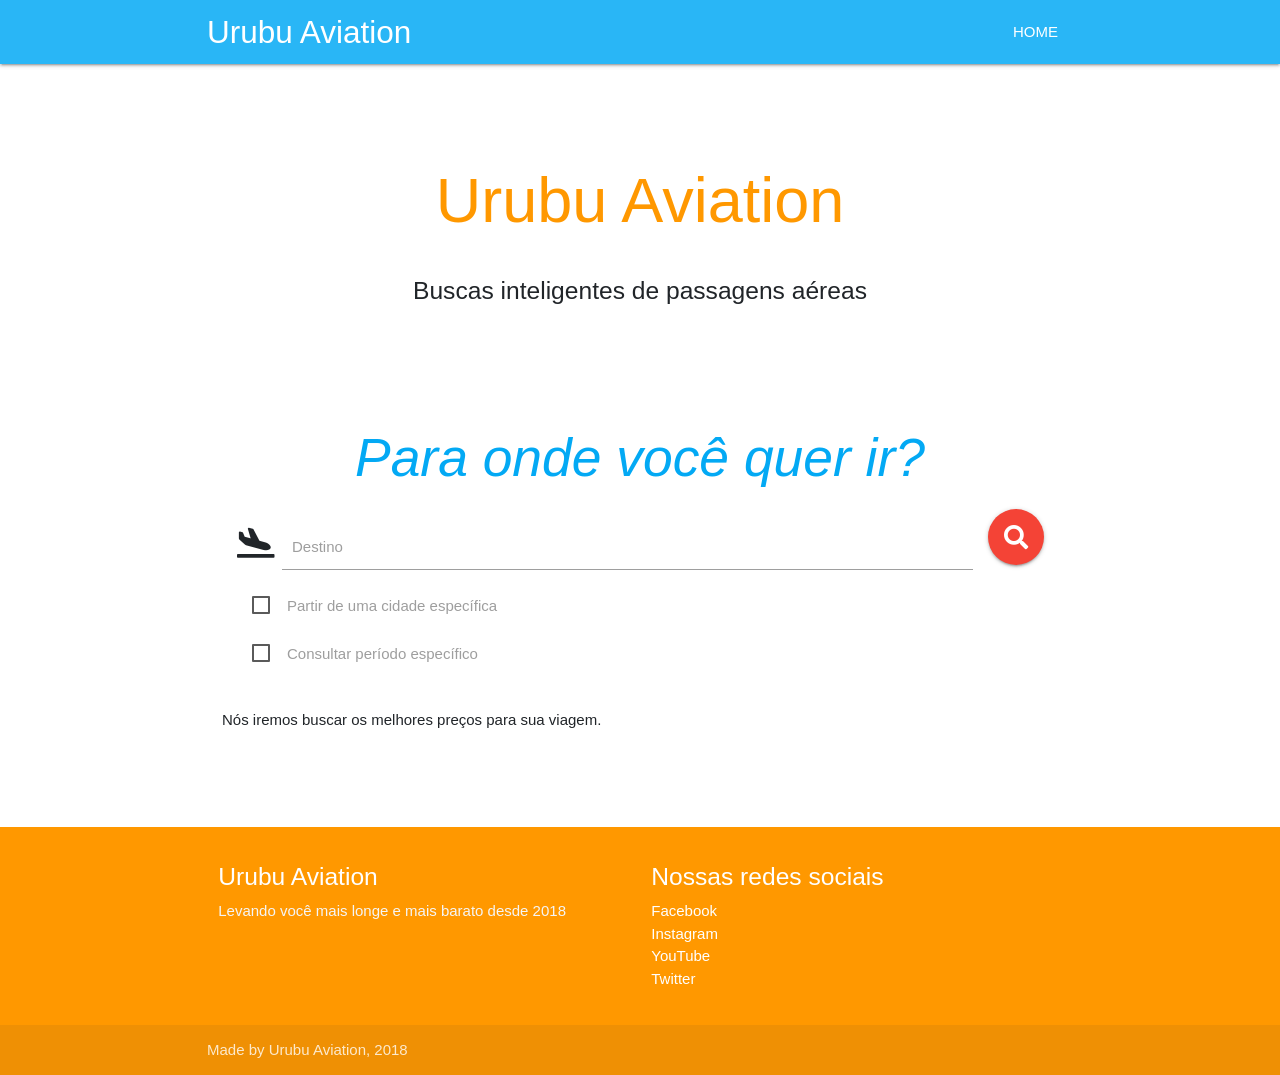
==== index.html @ c663b704 "Initial commit" ====
<!doctype html>
<html lang="en">
<head>
    <!-- Required meta tags -->
    <meta charset="utf-8">
    <meta name="viewport" content="width=device-width, initial-scale=1, shrink-to-fit=no">

    <!-- Bootstrap CSS -->
    <link rel="stylesheet" href="https://stackpath.bootstrapcdn.com/bootstrap/4.1.3/css/bootstrap.min.css"
          integrity="sha384-MCw98/SFnGE8fJT3GXwEOngsV7Zt27NXFoaoApmYm81iuXoPkFOJwJ8ERdknLPMO" crossorigin="anonymous">
    <link rel="stylesheet" href="https://cdnjs.cloudflare.com/ajax/libs/materialize/1.0.0/css/materialize.min.css">
    <link rel="stylesheet" href="https://use.fontawesome.com/releases/v5.5.0/css/all.css"
          integrity="sha384-B4dIYHKNBt8Bc12p+WXckhzcICo0wtJAoU8YZTY5qE0Id1GSseTk6S+L3BlXeVIU" crossorigin="anonymous">
    <title>Urubu Aviation</title>
    <style>
        .datepicker-modal{
            max-height: 40%;
        }
    </style>
</head>
<body>
<nav class="light-blue lighten-1" role="navigation">
    <div class="nav-wrapper container"><a id="logo-container" href="#" class="brand-logo">Urubu Aviation</a>
        <ul class="right hide-on-med-and-down">
            <li><a href="#">HOME</a></li>
        </ul>

        <ul id="nav-mobile" class="sidenav">
            <li><a href="#">HOME</a></li>
        </ul>
        <a href="#" data-target="nav-mobile" class="sidenav-trigger"><i class="material-icons">menu</i></a>
    </div>
</nav>
<div class="section no-pad-bot" id="index-banner">
    <div class="container">
        <br><br>
        <h1 class="header center orange-text">Urubu Aviation</h1>
        <div class="row center">
            <h5 class="header col s12 light">Buscas inteligentes de passagens aéreas</h5>
        </div>
        <br><br>

    </div>
</div>


<div class="container">
    <div class="section">

        <!--   Icon Section   -->
        <div class="row" id="searchForm">
            <div class="col-md-12 s12 m4">
                <div class="icon-block">
                    <h2 class="center light-blue-text"><i class="material-icons">Para onde você quer ir?</i></h2>
                    <div class="row">
                        <div class="input-field col-12 s6" id="partida">
                            <i class="fa fa-plane-departure fa-lg prefix"></i>
                            <input id="icon_prefix_part" type="text" class="validate typeahead">
                            <label for="icon_prefix_part" style="margin-left: 70px">Partida</label>
                        </div>
                        <div class="input-field col-11 s6">
                            <i class="fa fa-plane-arrival fa-lg prefix"></i>
                            <input id="icon_prefix_dest" type="text" class="validate typeahead">
                            <label for="icon_prefix_dest" style="margin-left: 70px">Destino</label>
                        </div>
                        <button class="btn-floating btn-large waves-effect waves-light red" id="searchButton"><i
                                class="fa fa-search"></i></button>

                        <div class="col-md-12" id="dates">
                            <div class="row">
                                <div class="input-field col-5 s6">
                                    <i class="fa fa-calendar-alt fa-lg prefix"></i>
                                    <input id="icon_prefix_partd" type="text" class="datepicker">
                                    <label for="icon_prefix_partd" style="margin-left: 70px">Data de partida</label>
                                </div>
                                <div class="input-field col-5 s6">
                                    <i class="fa fa-calendar-alt fa-lg prefix"></i>
                                    <input id="icon_prefix_destd" type="text" class="datepicker">
                                    <label for="icon_prefix_destd" style="margin-left: 70px">Data de retorno</label>
                                </div>
                            </div>
                        </div>
                        <div class="col-12">
                            <div class="col-6">
                                <p>
                                    <label>
                                        <input type="hidden" name="locCheck" value="0"/>
                                        <input type="checkbox" id="useLoc" name="locCheck" value="1"/>
                                        <span>Partir de uma cidade específica</span>
                                    </label>
                                </p>
                                <p>
                                    <label>
                                        <input type="hidden" name="dateCheck" value="0"/>
                                        <input type="checkbox" id="useDate" name="dateCheck" value="1"/>
                                        <span>Consultar período específico</span>
                                    </label>
                                </p>
                            </div>
                            <div class="col-6">

                            </div>

                        </div>
                    </div>
                    <p class="light">Nós iremos buscar os melhores preços para sua viagem.</p>
                </div>
            </div>
        </div>
        <div class="row" id="resultArea">
            <div class="progress">
                <div class="indeterminate"></div>
            </div>

            <div class="col-12 row">
                <div class="col-1">
                    <button class="btn-floating btn-large waves-effect waves-light red" id="returnButton"><i
                            class="fa fa-arrow-left"></i></button>
                </div>
                <div class="col-10">
                    <h3 class="header" style="margin: 0">Resultados da busca para :</h3>
                </div>
            </div>
            <div class="col-12 row" id="drawable">
                <div class="col-6 s12 m7" hidden>
                    <div class="card horizontal">
                        <div class="row" style="margin: 0;">
                            <div class="col-2" style="padding: 0;">
                                <img style="width: 100%; height: 100%;" src="img/latam.png">
                            </div>
                            <div class="card-stacked col-10" style="padding: 0">
                                <div class="card-content">
                                    <p>I am a very simple card. I am good at containing small bits of information.</p>
                                </div>
                                <div class="card-action">
                                    <a href="#">This is a link</a>
                                </div>
                            </div>
                        </div>
                    </div>
                </div>
            </div>

        </div>
    </div>
    <br><br>
</div>


<footer class="page-footer orange">
    <div class="container">
        <div class="row">
            <div class="col l6 s12">
                <h5 class="white-text">Urubu Aviation</h5>
                <p class="grey-text text-lighten-4">Levando você mais longe e mais barato desde 2018</p>


            </div>
            <div class="col l3 s12">
                <h5 class="white-text">Nossas redes sociais</h5>
                <ul>
                    <li><a class="white-text" href="#!">Facebook</a></li>
                    <li><a class="white-text" href="#!">Instagram</a></li>
                    <li><a class="white-text" href="#!">YouTube</a></li>
                    <li><a class="white-text" href="#!">Twitter</a></li>
                </ul>
            </div>
        </div>
    </div>
    <div class="footer-copyright">
        <div class="container">
            Made by Urubu Aviation, 2018
        </div>
    </div>
</footer>


<div class="sidenav-overlay"></div>
<div class="drag-target"></div>

<!-- Optional JavaScript -->
<!-- jQuery first, then Popper.js, then Bootstrap JS -->
<script
        src="https://code.jquery.com/jquery-3.3.1.min.js"
        integrity="sha256-FgpCb/KJQlLNfOu91ta32o/NMZxltwRo8QtmkMRdAu8="
        crossorigin="anonymous"></script>
<!--<script src="https://cdnjs.cloudflare.com/ajax/libs/popper.js/1.14.3/umd/popper.min.js"-->
        <!--integrity="sha384-ZMP7rVo3mIykV+2+9J3UJ46jBk0WLaUAdn689aCwoqbBJiSnjAK/l8WvCWPIPm49"-->
        <!--crossorigin="anonymous"></script>-->
<!--<script src="https://stackpath.bootstrapcdn.com/bootstrap/4.1.3/js/bootstrap.min.js"-->
        <!--integrity="sha384-ChfqqxuZUCnJSK3+MXmPNIyE6ZbWh2IMqE241rYiqJxyMiZ6OW/JmZQ5stwEULTy"-->
        <!--crossorigin="anonymous"></script>-->
<script src="https://cdnjs.cloudflare.com/ajax/libs/materialize/1.0.0/js/materialize.min.js"></script>
<script src="js/jquery.typeahead.min.js"></script>
<script>document.write("<script type='text/javascript' src='js/script.js?" + Date.now() + "'><\/script>");</script>
</body>
</html>
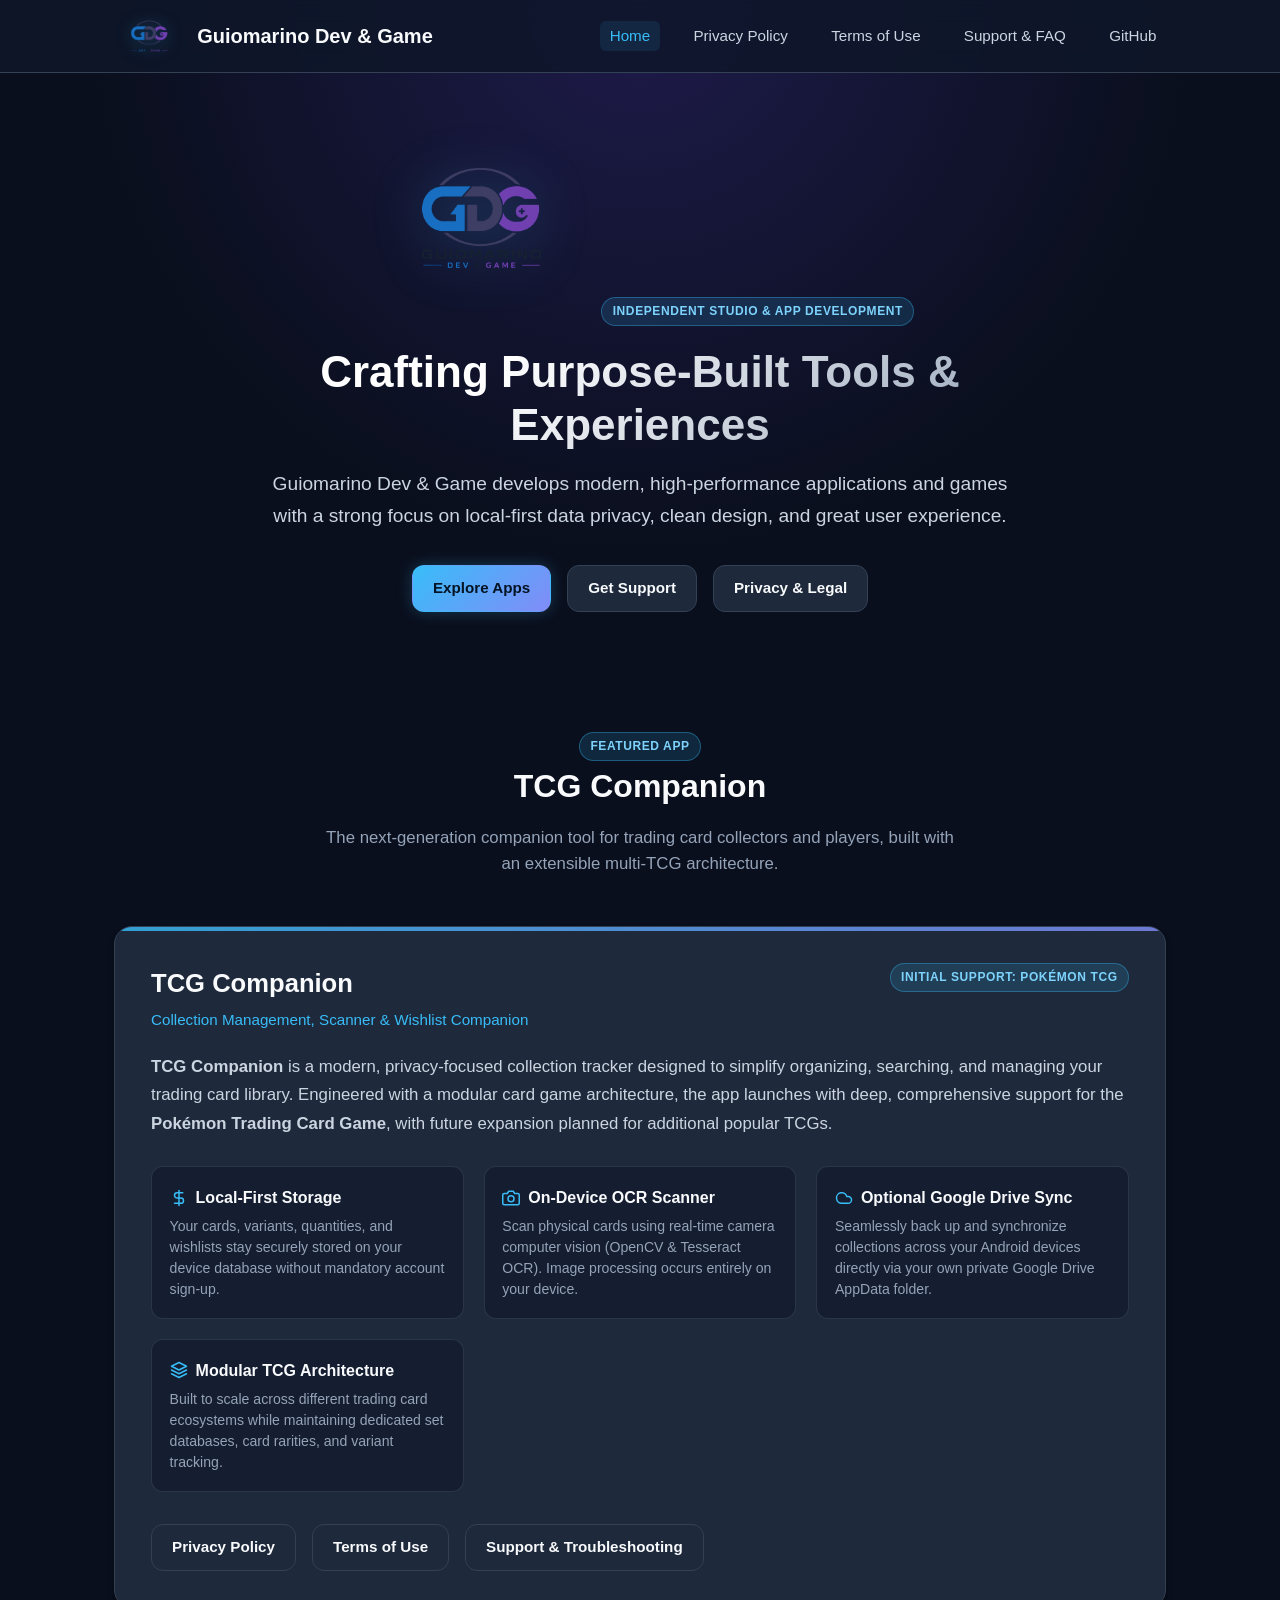
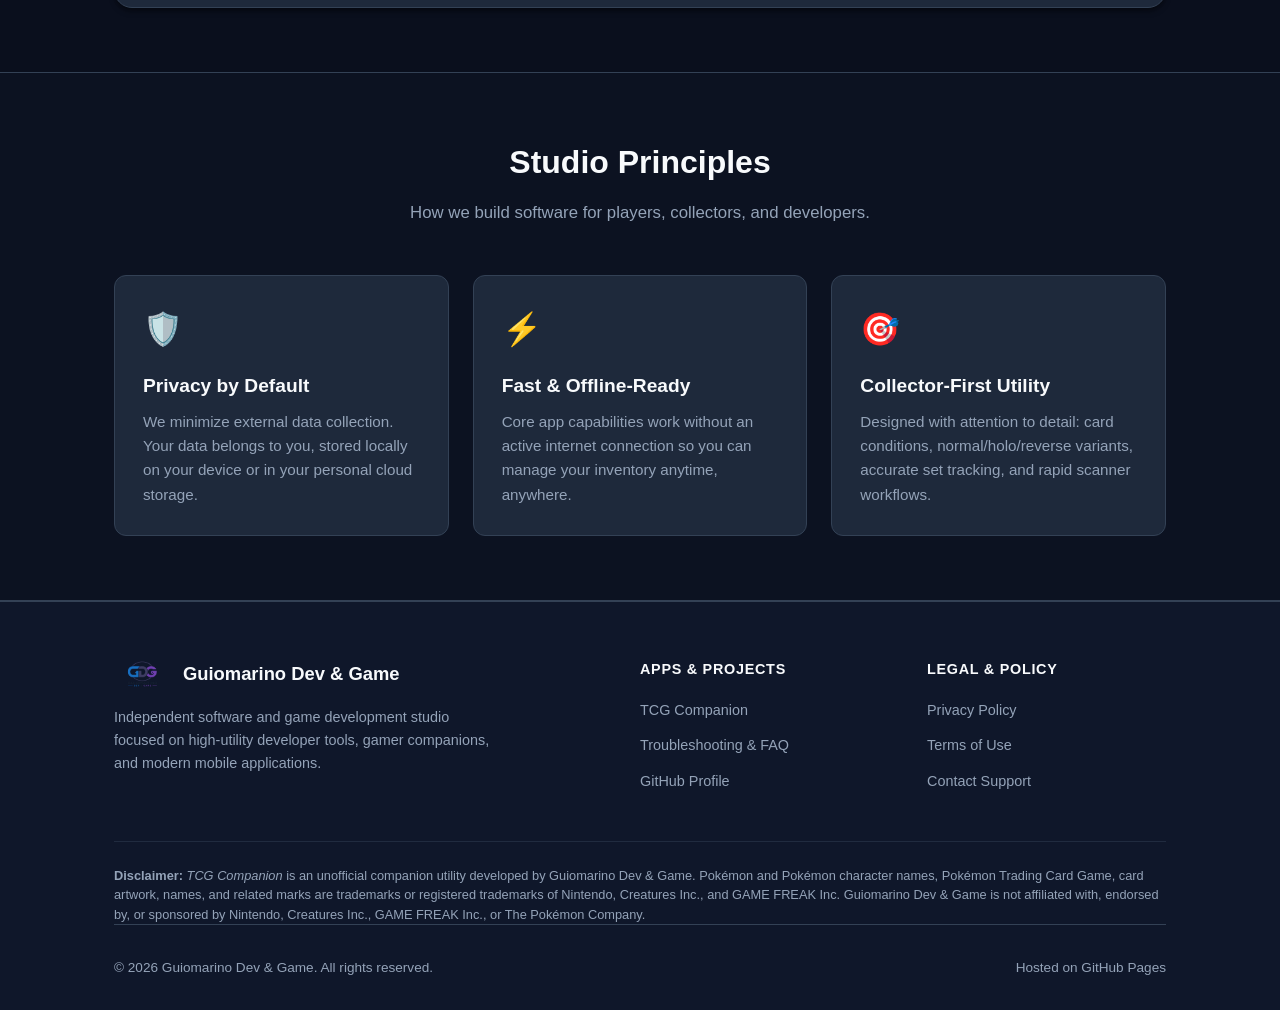
==== commit 4f2efa5e: "feat: created landing page with necessary information" ====
--- a/index.html
+++ b/index.html
@@ -1,197 +1,213 @@
-<!doctype html>
+<!DOCTYPE html>
 <html lang="en">
 <head>
-    <!-- Required meta tags -->
-    <meta charset="utf-8">
-    <meta name="viewport" content="width=device-width, initial-scale=1, shrink-to-fit=no">
-
-    <!-- Bootstrap CSS -->
-    <link rel="stylesheet" href="https://stackpath.bootstrapcdn.com/bootstrap/4.1.3/css/bootstrap.min.css"
-          integrity="sha384-MCw98/SFnGE8fJT3GXwEOngsV7Zt27NXFoaoApmYm81iuXoPkFOJwJ8ERdknLPMO" crossorigin="anonymous">
-    <link rel="stylesheet" href="https://cdnjs.cloudflare.com/ajax/libs/materialize/1.0.0/css/materialize.min.css">
-    <link rel="stylesheet" href="https://use.fontawesome.com/releases/v5.5.0/css/all.css"
-          integrity="sha384-B4dIYHKNBt8Bc12p+WXckhzcICo0wtJAoU8YZTY5qE0Id1GSseTk6S+L3BlXeVIU" crossorigin="anonymous">
-    <title>Urubu Aviation</title>
-    <style>
-        .datepicker-modal{
-            max-height: 40%;
-        }
-    </style>
+  <meta charset="UTF-8">
+  <meta name="viewport" content="width=device-width, initial-scale=1.0">
+  <meta name="description" content="Guiomarino Dev & Game - Independent game and app development studio. Home of TCG Companion with initial Pokémon TCG support.">
+  <title>Guiomarino Dev & Game | Official Studio & Apps</title>
+  <link rel="icon" type="image/png" href="images/logo_transparent.png">
+  <link rel="stylesheet" href="css/style.css">
 </head>
 <body>
-<nav class="light-blue lighten-1" role="navigation">
-    <div class="nav-wrapper container"><a id="logo-container" href="#" class="brand-logo">Urubu Aviation</a>
-        <ul class="right hide-on-med-and-down">
-            <li><a href="#">HOME</a></li>
+
+  <!-- Navigation -->
+  <header class="site-header">
+    <div class="container nav-container">
+      <a href="index.html" class="brand-link">
+        <img src="images/logo_transparent.png" alt="Guiomarino Dev & Game Logo" class="brand-logo">
+        <span>Guiomarino Dev &amp; Game</span>
+      </a>
+      <nav>
+        <ul class="nav-menu">
+          <li><a href="index.html" class="nav-link active">Home</a></li>
+          <li><a href="privacy/index.html" class="nav-link">Privacy Policy</a></li>
+          <li><a href="terms/index.html" class="nav-link">Terms of Use</a></li>
+          <li><a href="support/index.html" class="nav-link">Support &amp; FAQ</a></li>
+          <li><a href="https://github.com/GuiomarinoDev" target="_blank" rel="noopener noreferrer" class="nav-link">GitHub</a></li>
         </ul>
-
-        <ul id="nav-mobile" class="sidenav">
-            <li><a href="#">HOME</a></li>
-        </ul>
-        <a href="#" data-target="nav-mobile" class="sidenav-trigger"><i class="material-icons">menu</i></a>
+      </nav>
     </div>
-</nav>
-<div class="section no-pad-bot" id="index-banner">
+  </header>
+
+  <main>
+    <!-- Hero Section -->
+    <section class="hero-section">
+      <div class="container hero-content">
+        <div class="hero-logo-wrapper">
+          <img src="images/logo_transparent.png" alt="Guiomarino Dev & Game Studio" class="hero-logo">
+        </div>
+        <div class="badge" style="margin-bottom: 1.25rem;">Independent Studio &amp; App Development</div>
+        <h1 class="hero-title">Crafting Purpose-Built Tools &amp; Experiences</h1>
+        <p class="hero-subtitle">
+          Guiomarino Dev &amp; Game develops modern, high-performance applications and games with a strong focus on local-first data privacy, clean design, and great user experience.
+        </p>
+        <div class="hero-actions">
+          <a href="#featured-apps" class="btn btn-primary">Explore Apps</a>
+          <a href="support/index.html" class="btn btn-secondary">Get Support</a>
+          <a href="privacy/index.html" class="btn btn-secondary">Privacy &amp; Legal</a>
+        </div>
+      </div>
+    </section>
+
+    <!-- Featured Apps Section -->
+    <section id="featured-apps" class="section">
+      <div class="container">
+        <div class="section-header">
+          <div class="badge">Featured App</div>
+          <h2 class="section-title">TCG Companion</h2>
+          <p class="section-description">
+            The next-generation companion tool for trading card collectors and players, built with an extensible multi-TCG architecture.
+          </p>
+        </div>
+
+        <div class="apps-grid">
+          <article class="app-card">
+            <div class="app-card-header">
+              <div class="app-title-group">
+                <h3>TCG Companion</h3>
+                <div class="app-tagline">Collection Management, Scanner &amp; Wishlist Companion</div>
+              </div>
+              <span class="badge">Initial Support: Pokémon TCG</span>
+            </div>
+
+            <p class="app-description">
+              <strong>TCG Companion</strong> is a modern, privacy-focused collection tracker designed to simplify organizing, searching, and managing your trading card library. Engineered with a modular card game architecture, the app launches with deep, comprehensive support for the <strong>Pokémon Trading Card Game</strong>, with future expansion planned for additional popular TCGs.
+            </p>
+
+            <div class="app-features">
+              <div class="feature-item">
+                <div class="feature-title">
+                  <svg width="18" height="18" viewBox="0 0 24 24" fill="none" stroke="currentColor" stroke-width="2" stroke-linecap="round" stroke-linejoin="round"><path d="M12 2v20M17 5H9.5a3.5 3.5 0 0 0 0 7h5a3.5 3.5 0 0 1 0 7H6"/></svg>
+                  Local-First Storage
+                </div>
+                <div class="feature-desc">
+                  Your cards, variants, quantities, and wishlists stay securely stored on your device database without mandatory account sign-up.
+                </div>
+              </div>
+
+              <div class="feature-item">
+                <div class="feature-title">
+                  <svg width="18" height="18" viewBox="0 0 24 24" fill="none" stroke="currentColor" stroke-width="2" stroke-linecap="round" stroke-linejoin="round"><path d="M23 19a2 2 0 0 1-2 2H3a2 2 0 0 1-2-2V8a2 2 0 0 1 2-2h4l2-3h6l2 3h4a2 2 0 0 1 2 2z"/><circle cx="12" cy="13" r="4"/></svg>
+                  On-Device OCR Scanner
+                </div>
+                <div class="feature-desc">
+                  Scan physical cards using real-time camera computer vision (OpenCV &amp; Tesseract OCR). Image processing occurs entirely on your device.
+                </div>
+              </div>
+
+              <div class="feature-item">
+                <div class="feature-title">
+                  <svg width="18" height="18" viewBox="0 0 24 24" fill="none" stroke="currentColor" stroke-width="2" stroke-linecap="round" stroke-linejoin="round"><path d="M17.5 19H9a7 7 0 1 1 6.71-9h1.79a4.5 4.5 0 1 1 0 9Z"/></svg>
+                  Optional Google Drive Sync
+                </div>
+                <div class="feature-desc">
+                  Seamlessly back up and synchronize collections across your Android devices directly via your own private Google Drive AppData folder.
+                </div>
+              </div>
+
+              <div class="feature-item">
+                <div class="feature-title">
+                  <svg width="18" height="18" viewBox="0 0 24 24" fill="none" stroke="currentColor" stroke-width="2" stroke-linecap="round" stroke-linejoin="round"><polygon points="12 2 2 7 12 12 22 7 12 2"/><polyline points="2 17 12 22 22 17"/><polyline points="2 12 12 17 22 12"/></svg>
+                  Modular TCG Architecture
+                </div>
+                <div class="feature-desc">
+                  Built to scale across different trading card ecosystems while maintaining dedicated set databases, card rarities, and variant tracking.
+                </div>
+              </div>
+            </div>
+
+            <div class="app-footer-actions">
+              <a href="privacy/index.html" class="btn btn-secondary">Privacy Policy</a>
+              <a href="terms/index.html" class="btn btn-secondary">Terms of Use</a>
+              <a href="support/index.html" class="btn btn-secondary">Support &amp; Troubleshooting</a>
+            </div>
+          </article>
+        </div>
+      </div>
+    </section>
+
+    <!-- Studio Values Section -->
+    <section class="section" style="background: rgba(15, 23, 42, 0.4); border-top: 1px solid var(--border-color); border-bottom: 1px solid var(--border-color);">
+      <div class="container">
+        <div class="section-header">
+          <h2 class="section-title">Studio Principles</h2>
+          <p class="section-description">How we build software for players, collectors, and developers.</p>
+        </div>
+
+        <div class="values-grid">
+          <div class="value-card">
+            <div class="value-icon">🛡️</div>
+            <h3 class="value-title">Privacy by Default</h3>
+            <p class="value-desc">
+              We minimize external data collection. Your data belongs to you, stored locally on your device or in your personal cloud storage.
+            </p>
+          </div>
+
+          <div class="value-card">
+            <div class="value-icon">⚡</div>
+            <h3 class="value-title">Fast &amp; Offline-Ready</h3>
+            <p class="value-desc">
+              Core app capabilities work without an active internet connection so you can manage your inventory anytime, anywhere.
+            </p>
+          </div>
+
+          <div class="value-card">
+            <div class="value-icon">🎯</div>
+            <h3 class="value-title">Collector-First Utility</h3>
+            <p class="value-desc">
+              Designed with attention to detail: card conditions, normal/holo/reverse variants, accurate set tracking, and rapid scanner workflows.
+            </p>
+          </div>
+        </div>
+      </div>
+    </section>
+  </main>
+
+  <!-- Universal Footer -->
+  <footer class="site-footer">
     <div class="container">
-        <br><br>
-        <h1 class="header center orange-text">Urubu Aviation</h1>
-        <div class="row center">
-            <h5 class="header col s12 light">Buscas inteligentes de passagens aéreas</h5>
-        </div>
-        <br><br>
-
+      <div class="footer-grid">
+        <div>
+          <div class="footer-brand">
+            <img src="images/logo_transparent.png" alt="Guiomarino Dev & Game" class="footer-logo">
+            <span>Guiomarino Dev &amp; Game</span>
+          </div>
+          <p class="footer-desc">
+            Independent software and game development studio focused on high-utility developer tools, gamer companions, and modern mobile applications.
+          </p>
+        </div>
+
+        <div>
+          <h4 class="footer-heading">Apps &amp; Projects</h4>
+          <ul class="footer-links">
+            <li><a href="#featured-apps">TCG Companion</a></li>
+            <li><a href="support/index.html">Troubleshooting &amp; FAQ</a></li>
+            <li><a href="https://github.com/GuiomarinoDev" target="_blank" rel="noopener noreferrer">GitHub Profile</a></li>
+          </ul>
+        </div>
+
+        <div>
+          <h4 class="footer-heading">Legal &amp; Policy</h4>
+          <ul class="footer-links">
+            <li><a href="privacy/index.html">Privacy Policy</a></li>
+            <li><a href="terms/index.html">Terms of Use</a></li>
+            <li><a href="support/index.html">Contact Support</a></li>
+          </ul>
+        </div>
+      </div>
+
+      <div class="footer-disclaimer">
+        <p>
+          <strong>Disclaimer:</strong> <em>TCG Companion</em> is an unofficial companion utility developed by Guiomarino Dev &amp; Game. Pokémon and Pokémon character names, Pokémon Trading Card Game, card artwork, names, and related marks are trademarks or registered trademarks of Nintendo, Creatures Inc., and GAME FREAK Inc. Guiomarino Dev &amp; Game is not affiliated with, endorsed by, or sponsored by Nintendo, Creatures Inc., GAME FREAK Inc., or The Pokémon Company.
+        </p>
+      </div>
+
+      <div class="footer-bottom">
+        <div>&copy; 2026 Guiomarino Dev &amp; Game. All rights reserved.</div>
+        <div>Hosted on GitHub Pages</div>
+      </div>
     </div>
-</div>
-
-
-<div class="container">
-    <div class="section">
-
-        <!--   Icon Section   -->
-        <div class="row" id="searchForm">
-            <div class="col-md-12 s12 m4">
-                <div class="icon-block">
-                    <h2 class="center light-blue-text"><i class="material-icons">Para onde você quer ir?</i></h2>
-                    <div class="row">
-                        <div class="input-field col-12 s6" id="partida">
-                            <i class="fa fa-plane-departure fa-lg prefix"></i>
-                            <input id="icon_prefix_part" type="text" class="validate typeahead">
-                            <label for="icon_prefix_part" style="margin-left: 70px">Partida</label>
-                        </div>
-                        <div class="input-field col-11 s6">
-                            <i class="fa fa-plane-arrival fa-lg prefix"></i>
-                            <input id="icon_prefix_dest" type="text" class="validate typeahead">
-                            <label for="icon_prefix_dest" style="margin-left: 70px">Destino</label>
-                        </div>
-                        <button class="btn-floating btn-large waves-effect waves-light red" id="searchButton"><i
-                                class="fa fa-search"></i></button>
-
-                        <div class="col-md-12" id="dates">
-                            <div class="row">
-                                <div class="input-field col-5 s6">
-                                    <i class="fa fa-calendar-alt fa-lg prefix"></i>
-                                    <input id="icon_prefix_partd" type="text" class="datepicker">
-                                    <label for="icon_prefix_partd" style="margin-left: 70px">Data de partida</label>
-                                </div>
-                                <div class="input-field col-5 s6">
-                                    <i class="fa fa-calendar-alt fa-lg prefix"></i>
-                                    <input id="icon_prefix_destd" type="text" class="datepicker">
-                                    <label for="icon_prefix_destd" style="margin-left: 70px">Data de retorno</label>
-                                </div>
-                            </div>
-                        </div>
-                        <div class="col-12">
-                            <div class="col-6">
-                                <p>
-                                    <label>
-                                        <input type="hidden" name="locCheck" value="0"/>
-                                        <input type="checkbox" id="useLoc" name="locCheck" value="1"/>
-                                        <span>Partir de uma cidade específica</span>
-                                    </label>
-                                </p>
-                                <p>
-                                    <label>
-                                        <input type="hidden" name="dateCheck" value="0"/>
-                                        <input type="checkbox" id="useDate" name="dateCheck" value="1"/>
-                                        <span>Consultar período específico</span>
-                                    </label>
-                                </p>
-                            </div>
-                            <div class="col-6">
-
-                            </div>
-
-                        </div>
-                    </div>
-                    <p class="light">Nós iremos buscar os melhores preços para sua viagem.</p>
-                </div>
-            </div>
-        </div>
-        <div class="row" id="resultArea">
-            <div class="progress">
-                <div class="indeterminate"></div>
-            </div>
-
-            <div class="col-12 row">
-                <div class="col-1">
-                    <button class="btn-floating btn-large waves-effect waves-light red" id="returnButton"><i
-                            class="fa fa-arrow-left"></i></button>
-                </div>
-                <div class="col-10">
-                    <h3 class="header" style="margin: 0">Resultados da busca para :</h3>
-                </div>
-            </div>
-            <div class="col-12 row" id="drawable">
-                <div class="col-6 s12 m7" hidden>
-                    <div class="card horizontal">
-                        <div class="row" style="margin: 0;">
-                            <div class="col-2" style="padding: 0;">
-                                <img style="width: 100%; height: 100%;" src="img/latam.png">
-                            </div>
-                            <div class="card-stacked col-10" style="padding: 0">
-                                <div class="card-content">
-                                    <p>I am a very simple card. I am good at containing small bits of information.</p>
-                                </div>
-                                <div class="card-action">
-                                    <a href="#">This is a link</a>
-                                </div>
-                            </div>
-                        </div>
-                    </div>
-                </div>
-            </div>
-
-        </div>
-    </div>
-    <br><br>
-</div>
-
-
-<footer class="page-footer orange">
-    <div class="container">
-        <div class="row">
-            <div class="col l6 s12">
-                <h5 class="white-text">Urubu Aviation</h5>
-                <p class="grey-text text-lighten-4">Levando você mais longe e mais barato desde 2018</p>
-
-
-            </div>
-            <div class="col l3 s12">
-                <h5 class="white-text">Nossas redes sociais</h5>
-                <ul>
-                    <li><a class="white-text" href="#!">Facebook</a></li>
-                    <li><a class="white-text" href="#!">Instagram</a></li>
-                    <li><a class="white-text" href="#!">YouTube</a></li>
-                    <li><a class="white-text" href="#!">Twitter</a></li>
-                </ul>
-            </div>
-        </div>
-    </div>
-    <div class="footer-copyright">
-        <div class="container">
-            Made by Urubu Aviation, 2018
-        </div>
-    </div>
-</footer>
-
-
-<div class="sidenav-overlay"></div>
-<div class="drag-target"></div>
-
-<!-- Optional JavaScript -->
-<!-- jQuery first, then Popper.js, then Bootstrap JS -->
-<script
-        src="https://code.jquery.com/jquery-3.3.1.min.js"
-        integrity="sha256-FgpCb/KJQlLNfOu91ta32o/NMZxltwRo8QtmkMRdAu8="
-        crossorigin="anonymous"></script>
-<!--<script src="https://cdnjs.cloudflare.com/ajax/libs/popper.js/1.14.3/umd/popper.min.js"-->
-        <!--integrity="sha384-ZMP7rVo3mIykV+2+9J3UJ46jBk0WLaUAdn689aCwoqbBJiSnjAK/l8WvCWPIPm49"-->
-        <!--crossorigin="anonymous"></script>-->
-<!--<script src="https://stackpath.bootstrapcdn.com/bootstrap/4.1.3/js/bootstrap.min.js"-->
-        <!--integrity="sha384-ChfqqxuZUCnJSK3+MXmPNIyE6ZbWh2IMqE241rYiqJxyMiZ6OW/JmZQ5stwEULTy"-->
-        <!--crossorigin="anonymous"></script>-->
-<script src="https://cdnjs.cloudflare.com/ajax/libs/materialize/1.0.0/js/materialize.min.js"></script>
-<script src="js/jquery.typeahead.min.js"></script>
-<script>document.write("<script type='text/javascript' src='js/script.js?" + Date.now() + "'><\/script>");</script>
+  </footer>
+
 </body>
-</html>+</html>
--- a/css/style.css
+++ b/css/style.css
@@ -0,0 +1,810 @@
+:root {
+  --bg-primary: #0a0f1d;
+  --bg-secondary: #0f172a;
+  --bg-card: #1e293b;
+  --bg-card-hover: #273549;
+  --bg-glass: rgba(15, 23, 42, 0.85);
+  --border-color: #334155;
+  --border-focus: #38bdf8;
+  --text-primary: #f8fafc;
+  --text-secondary: #cbd5e1;
+  --text-muted: #94a3b8;
+  --accent-primary: #38bdf8;
+  --accent-hover: #0ea5e9;
+  --accent-gradient: linear-gradient(135deg, #38bdf8 0%, #818cf8 100%);
+  --accent-glow: rgba(56, 189, 248, 0.25);
+  --badge-bg: rgba(56, 189, 248, 0.15);
+  --badge-border: rgba(56, 189, 248, 0.35);
+  --badge-text: #7dd3fc;
+  --font-sans: -apple-system, BlinkMacSystemFont, "Segoe UI", Roboto, "Helvetica Neue", Arial, sans-serif;
+  --font-mono: ui-monospace, SFMono-Regular, Menlo, Monaco, Consolas, monospace;
+  --container-max-width: 1100px;
+  --radius-sm: 6px;
+  --radius-md: 12px;
+  --radius-lg: 18px;
+  --shadow-sm: 0 1px 2px 0 rgba(0, 0, 0, 0.3);
+  --shadow-md: 0 4px 6px -1px rgba(0, 0, 0, 0.4), 0 2px 4px -2px rgba(0, 0, 0, 0.3);
+  --shadow-lg: 0 10px 15px -3px rgba(0, 0, 0, 0.5), 0 4px 6px -4px rgba(0, 0, 0, 0.4);
+}
+
+*, *::before, *::after {
+  box-sizing: border-box;
+  margin: 0;
+  padding: 0;
+}
+
+html {
+  scroll-behavior: smooth;
+  font-family: var(--font-sans);
+  background-color: var(--bg-primary);
+  color: var(--text-primary);
+  line-height: 1.6;
+}
+
+body {
+  min-height: 100vh;
+  display: flex;
+  flex-direction: column;
+  background: radial-gradient(circle at 50% 0%, #1e1b4b 0%, #0a0f1d 50%);
+  background-attachment: fixed;
+}
+
+a {
+  color: var(--accent-primary);
+  text-decoration: none;
+  transition: color 0.2s ease, border-color 0.2s ease;
+}
+
+a:hover {
+  color: #7dd3fc;
+  text-decoration: underline;
+}
+
+img {
+  max-width: 100%;
+  height: auto;
+  display: block;
+}
+
+.container {
+  width: 100%;
+  max-width: var(--container-max-width);
+  margin: 0 auto;
+  padding: 0 1.5rem;
+}
+
+/* Header & Navigation */
+.site-header {
+  position: sticky;
+  top: 0;
+  z-index: 50;
+  background: var(--bg-glass);
+  backdrop-filter: blur(12px);
+  -webkit-backdrop-filter: blur(12px);
+  border-bottom: 1px solid var(--border-color);
+}
+
+.nav-container {
+  display: flex;
+  align-items: center;
+  justify-content: space-between;
+  height: 4.5rem;
+}
+
+.brand-link {
+  display: flex;
+  align-items: center;
+  gap: 0.75rem;
+  color: var(--text-primary);
+  font-weight: 700;
+  font-size: 1.25rem;
+  text-decoration: none;
+}
+
+.brand-link:hover {
+  text-decoration: none;
+}
+
+.brand-logo {
+  height: 40px;
+  width: auto;
+  filter: drop-shadow(0 0 8px var(--accent-glow));
+}
+
+.nav-menu {
+  display: flex;
+  align-items: center;
+  list-style: none;
+  gap: 1.5rem;
+}
+
+.nav-link {
+  color: var(--text-secondary);
+  font-size: 0.95rem;
+  font-weight: 500;
+  padding: 0.4rem 0.6rem;
+  border-radius: var(--radius-sm);
+  transition: all 0.2s ease;
+  text-decoration: none;
+}
+
+.nav-link:hover, .nav-link.active {
+  color: var(--accent-primary);
+  background-color: rgba(56, 189, 248, 0.1);
+  text-decoration: none;
+}
+
+/* Buttons */
+.btn {
+  display: inline-flex;
+  align-items: center;
+  justify-content: center;
+  gap: 0.5rem;
+  padding: 0.65rem 1.25rem;
+  font-size: 0.95rem;
+  font-weight: 600;
+  border-radius: var(--radius-md);
+  cursor: pointer;
+  transition: all 0.2s ease;
+  text-decoration: none;
+  border: 1px solid transparent;
+}
+
+.btn:hover {
+  text-decoration: none;
+}
+
+.btn-primary {
+  background: var(--accent-gradient);
+  color: #041324;
+  box-shadow: 0 0 15px var(--accent-glow);
+}
+
+.btn-primary:hover {
+  filter: brightness(1.1);
+  transform: translateY(-1px);
+  color: #041324;
+}
+
+.btn-secondary {
+  background: var(--bg-card);
+  color: var(--text-primary);
+  border-color: var(--border-color);
+}
+
+.btn-secondary:hover {
+  background: var(--bg-card-hover);
+  border-color: var(--accent-primary);
+  color: var(--text-primary);
+  transform: translateY(-1px);
+}
+
+/* Badge */
+.badge {
+  display: inline-flex;
+  align-items: center;
+  gap: 0.35rem;
+  padding: 0.25rem 0.65rem;
+  font-size: 0.75rem;
+  font-weight: 600;
+  text-transform: uppercase;
+  letter-spacing: 0.05em;
+  border-radius: 9999px;
+  background-color: var(--badge-bg);
+  border: 1px solid var(--badge-border);
+  color: var(--badge-text);
+}
+
+/* Hero Section */
+.hero-section {
+  padding: 5rem 0 3.5rem;
+  text-align: center;
+}
+
+.hero-content {
+  max-width: 800px;
+  margin: 0 auto;
+}
+
+.hero-logo-wrapper {
+  margin-bottom: 2rem;
+  display: inline-block;
+}
+
+.hero-logo {
+  height: 130px;
+  width: auto;
+  margin: 0 auto;
+  filter: drop-shadow(0 0 25px var(--accent-glow));
+}
+
+.hero-title {
+  font-size: 2.75rem;
+  font-weight: 800;
+  line-height: 1.2;
+  margin-bottom: 1rem;
+  background: linear-gradient(135deg, #ffffff 30%, #94a3b8 100%);
+  -webkit-background-clip: text;
+  -webkit-text-fill-color: transparent;
+}
+
+.hero-subtitle {
+  font-size: 1.2rem;
+  color: var(--text-secondary);
+  line-height: 1.7;
+  margin-bottom: 2rem;
+}
+
+.hero-actions {
+  display: flex;
+  gap: 1rem;
+  justify-content: center;
+  flex-wrap: wrap;
+}
+
+/* Section Styling */
+.section {
+  padding: 4rem 0;
+}
+
+.section-header {
+  text-align: center;
+  max-width: 650px;
+  margin: 0 auto 3rem;
+}
+
+.section-title {
+  font-size: 2rem;
+  font-weight: 700;
+  margin-bottom: 0.75rem;
+  color: var(--text-primary);
+}
+
+.section-description {
+  color: var(--text-muted);
+  font-size: 1.05rem;
+}
+
+/* Showcase App Cards */
+.apps-grid {
+  display: grid;
+  grid-template-columns: 1fr;
+  gap: 2rem;
+}
+
+.app-card {
+  background: var(--bg-card);
+  border: 1px solid var(--border-color);
+  border-radius: var(--radius-lg);
+  padding: 2.25rem;
+  box-shadow: var(--shadow-md);
+  transition: all 0.3s ease;
+  position: relative;
+  overflow: hidden;
+}
+
+.app-card::before {
+  content: "";
+  position: absolute;
+  top: 0;
+  left: 0;
+  right: 0;
+  height: 4px;
+  background: var(--accent-gradient);
+  opacity: 0.8;
+}
+
+.app-card:hover {
+  border-color: rgba(56, 189, 248, 0.5);
+  box-shadow: 0 10px 30px -5px rgba(0, 0, 0, 0.5), 0 0 20px var(--accent-glow);
+  transform: translateY(-2px);
+}
+
+.app-card-header {
+  display: flex;
+  justify-content: space-between;
+  align-items: flex-start;
+  margin-bottom: 1.25rem;
+  flex-wrap: wrap;
+  gap: 0.75rem;
+}
+
+.app-title-group h3 {
+  font-size: 1.6rem;
+  font-weight: 700;
+  color: var(--text-primary);
+  margin-bottom: 0.25rem;
+}
+
+.app-tagline {
+  color: var(--accent-primary);
+  font-weight: 500;
+  font-size: 0.95rem;
+}
+
+.app-description {
+  color: var(--text-secondary);
+  font-size: 1.05rem;
+  margin-bottom: 1.75rem;
+  line-height: 1.7;
+}
+
+.app-features {
+  display: grid;
+  grid-template-columns: repeat(auto-fit, minmax(240px, 1fr));
+  gap: 1.25rem;
+  margin-bottom: 2rem;
+}
+
+.feature-item {
+  background: rgba(15, 23, 42, 0.6);
+  padding: 1.1rem;
+  border-radius: var(--radius-md);
+  border: 1px solid rgba(51, 65, 85, 0.7);
+}
+
+.feature-title {
+  font-weight: 600;
+  color: var(--text-primary);
+  margin-bottom: 0.35rem;
+  display: flex;
+  align-items: center;
+  gap: 0.5rem;
+}
+
+.feature-title svg {
+  color: var(--accent-primary);
+  flex-shrink: 0;
+}
+
+.feature-desc {
+  font-size: 0.88rem;
+  color: var(--text-muted);
+  line-height: 1.5;
+}
+
+.app-footer-actions {
+  display: flex;
+  gap: 1rem;
+  flex-wrap: wrap;
+  align-items: center;
+}
+
+/* Studio Values / Mission */
+.values-grid {
+  display: grid;
+  grid-template-columns: repeat(auto-fit, minmax(280px, 1fr));
+  gap: 1.5rem;
+}
+
+.value-card {
+  background: var(--bg-card);
+  border: 1px solid var(--border-color);
+  border-radius: var(--radius-md);
+  padding: 1.75rem;
+  transition: transform 0.2s ease;
+}
+
+.value-card:hover {
+  transform: translateY(-2px);
+  border-color: rgba(56, 189, 248, 0.4);
+}
+
+.value-icon {
+  font-size: 2rem;
+  margin-bottom: 1rem;
+  display: inline-block;
+}
+
+.value-title {
+  font-size: 1.2rem;
+  font-weight: 600;
+  margin-bottom: 0.5rem;
+  color: var(--text-primary);
+}
+
+.value-desc {
+  color: var(--text-muted);
+  font-size: 0.95rem;
+  line-height: 1.6;
+}
+
+/* Legal & Support Layout */
+.page-header {
+  padding: 3rem 0 2rem;
+  border-bottom: 1px solid var(--border-color);
+  background: linear-gradient(180deg, rgba(30, 27, 75, 0.4) 0%, transparent 100%);
+  margin-bottom: 2.5rem;
+}
+
+.breadcrumb {
+  display: flex;
+  align-items: center;
+  gap: 0.5rem;
+  font-size: 0.875rem;
+  color: var(--text-muted);
+  margin-bottom: 1rem;
+}
+
+.breadcrumb a {
+  color: var(--text-muted);
+}
+
+.breadcrumb a:hover {
+  color: var(--accent-primary);
+}
+
+.page-title {
+  font-size: 2.25rem;
+  font-weight: 800;
+  margin-bottom: 0.5rem;
+}
+
+.page-meta {
+  color: var(--text-muted);
+  font-size: 0.95rem;
+  display: flex;
+  gap: 1.5rem;
+  flex-wrap: wrap;
+}
+
+.doc-layout {
+  display: grid;
+  grid-template-columns: 260px 1fr;
+  gap: 3rem;
+  align-items: start;
+  padding-bottom: 4rem;
+}
+
+@media (max-width: 900px) {
+  .doc-layout {
+    grid-template-columns: 1fr;
+    gap: 2rem;
+  }
+}
+
+.doc-sidebar {
+  position: sticky;
+  top: 6rem;
+  background: var(--bg-card);
+  border: 1px solid var(--border-color);
+  border-radius: var(--radius-md);
+  padding: 1.25rem;
+  max-height: calc(100vh - 8rem);
+  overflow-y: auto;
+}
+
+.doc-sidebar-title {
+  font-size: 0.85rem;
+  text-transform: uppercase;
+  letter-spacing: 0.05em;
+  font-weight: 700;
+  color: var(--text-muted);
+  margin-bottom: 0.75rem;
+  padding-bottom: 0.5rem;
+  border-bottom: 1px solid var(--border-color);
+}
+
+.doc-nav-list {
+  list-style: none;
+  display: flex;
+  flex-direction: column;
+  gap: 0.35rem;
+}
+
+.doc-nav-link {
+  color: var(--text-secondary);
+  font-size: 0.88rem;
+  display: block;
+  padding: 0.35rem 0.5rem;
+  border-radius: var(--radius-sm);
+  transition: all 0.2s ease;
+  text-decoration: none;
+  line-height: 1.4;
+}
+
+.doc-nav-link:hover {
+  color: var(--accent-primary);
+  background: rgba(56, 189, 248, 0.1);
+  text-decoration: none;
+}
+
+.doc-content {
+  background: var(--bg-card);
+  border: 1px solid var(--border-color);
+  border-radius: var(--radius-lg);
+  padding: 2.5rem;
+  font-size: 1rem;
+  color: var(--text-secondary);
+  line-height: 1.8;
+}
+
+.doc-content h2 {
+  font-size: 1.5rem;
+  font-weight: 700;
+  color: var(--text-primary);
+  margin-top: 2.25rem;
+  margin-bottom: 1rem;
+  padding-bottom: 0.4rem;
+  border-bottom: 1px solid var(--border-color);
+  scroll-margin-top: 6rem;
+}
+
+.doc-content h3 {
+  font-size: 1.2rem;
+  font-weight: 600;
+  color: var(--text-primary);
+  margin-top: 1.5rem;
+  margin-bottom: 0.75rem;
+  scroll-margin-top: 6rem;
+}
+
+.doc-content p {
+  margin-bottom: 1.25rem;
+}
+
+.doc-content ul, .doc-content ol {
+  margin-bottom: 1.25rem;
+  padding-left: 1.5rem;
+}
+
+.doc-content li {
+  margin-bottom: 0.5rem;
+}
+
+.doc-content strong {
+  color: var(--text-primary);
+}
+
+.doc-content code {
+  font-family: var(--font-mono);
+  font-size: 0.9em;
+  background: rgba(15, 23, 42, 0.8);
+  border: 1px solid var(--border-color);
+  padding: 0.15em 0.4em;
+  border-radius: var(--radius-sm);
+  color: var(--accent-primary);
+}
+
+.callout {
+  background: rgba(56, 189, 248, 0.08);
+  border-left: 4px solid var(--accent-primary);
+  padding: 1.25rem;
+  border-radius: 0 var(--radius-md) var(--radius-md) 0;
+  margin: 1.5rem 0;
+}
+
+.callout-title {
+  font-weight: 700;
+  color: var(--accent-primary);
+  margin-bottom: 0.5rem;
+}
+
+/* FAQ Accordion / Cards */
+.faq-grid {
+  display: flex;
+  flex-direction: column;
+  gap: 1.25rem;
+}
+
+.faq-item {
+  background: var(--bg-card);
+  border: 1px solid var(--border-color);
+  border-radius: var(--radius-md);
+  overflow: hidden;
+  transition: border-color 0.2s ease;
+}
+
+.faq-item:hover {
+  border-color: rgba(56, 189, 248, 0.4);
+}
+
+.faq-question {
+  width: 100%;
+  text-align: left;
+  background: none;
+  border: none;
+  padding: 1.25rem 1.5rem;
+  font-size: 1.1rem;
+  font-weight: 600;
+  color: var(--text-primary);
+  cursor: pointer;
+  display: flex;
+  justify-content: space-between;
+  align-items: center;
+  font-family: inherit;
+}
+
+.faq-icon {
+  transition: transform 0.2s ease;
+  color: var(--accent-primary);
+  flex-shrink: 0;
+  margin-left: 1rem;
+}
+
+.faq-item[open] .faq-icon {
+  transform: rotate(180deg);
+}
+
+.faq-answer {
+  padding: 0 1.5rem 1.5rem;
+  color: var(--text-secondary);
+  line-height: 1.7;
+}
+
+.faq-answer p {
+  margin-bottom: 0.75rem;
+}
+
+.faq-answer p:last-child {
+  margin-bottom: 0;
+}
+
+.faq-answer ul {
+  padding-left: 1.25rem;
+  margin-bottom: 0.75rem;
+}
+
+.contact-card {
+  background: linear-gradient(135deg, rgba(30, 41, 59, 0.8) 0%, rgba(15, 23, 42, 0.9) 100%);
+  border: 1px solid var(--border-color);
+  border-radius: var(--radius-lg);
+  padding: 2.5rem;
+  text-align: center;
+  margin-top: 3rem;
+  box-shadow: var(--shadow-md);
+}
+
+.contact-card h3 {
+  font-size: 1.5rem;
+  font-weight: 700;
+  margin-bottom: 0.75rem;
+}
+
+.contact-card p {
+  color: var(--text-secondary);
+  max-width: 600px;
+  margin: 0 auto 1.5rem;
+}
+
+/* Universal Footer */
+.site-footer {
+  margin-top: auto;
+  background: var(--bg-secondary);
+  border-top: 1px solid var(--border-color);
+  padding: 3.5rem 0 2rem;
+}
+
+.footer-grid {
+  display: grid;
+  grid-template-columns: 2fr 1fr 1fr;
+  gap: 3rem;
+  margin-bottom: 3rem;
+}
+
+@media (max-width: 768px) {
+  .footer-grid {
+    grid-template-columns: 1fr;
+    gap: 2rem;
+  }
+}
+
+.footer-brand {
+  display: flex;
+  align-items: center;
+  gap: 0.75rem;
+  font-weight: 700;
+  font-size: 1.15rem;
+  color: var(--text-primary);
+  margin-bottom: 1rem;
+}
+
+.footer-logo {
+  height: 32px;
+  width: auto;
+}
+
+.footer-desc {
+  color: var(--text-muted);
+  font-size: 0.9rem;
+  line-height: 1.6;
+  max-width: 380px;
+}
+
+.footer-heading {
+  font-size: 0.9rem;
+  text-transform: uppercase;
+  letter-spacing: 0.05em;
+  font-weight: 700;
+  color: var(--text-primary);
+  margin-bottom: 1rem;
+}
+
+.footer-links {
+  list-style: none;
+  display: flex;
+  flex-direction: column;
+  gap: 0.6rem;
+}
+
+.footer-links a {
+  color: var(--text-muted);
+  font-size: 0.9rem;
+  transition: color 0.2s ease;
+}
+
+.footer-links a:hover {
+  color: var(--accent-primary);
+  text-decoration: none;
+}
+
+.footer-bottom {
+  padding-top: 2rem;
+  border-top: 1px solid var(--border-color);
+  display: flex;
+  justify-content: space-between;
+  align-items: center;
+  flex-wrap: wrap;
+  gap: 1rem;
+  font-size: 0.85rem;
+  color: var(--text-muted);
+}
+
+.footer-disclaimer {
+  font-size: 0.8rem;
+  color: var(--text-muted);
+  margin-top: 1.5rem;
+  line-height: 1.5;
+  border-top: 1px solid rgba(51, 65, 85, 0.5);
+  padding-top: 1.5rem;
+}
+
+/* Responsive Styles */
+@media (max-width: 768px) {
+  .hero-title {
+    font-size: 2.1rem;
+  }
+  
+  .hero-subtitle {
+    font-size: 1.05rem;
+  }
+  
+  .nav-menu {
+    gap: 0.75rem;
+  }
+  
+  .nav-link {
+    font-size: 0.88rem;
+    padding: 0.3rem 0.5rem;
+  }
+  
+  .doc-content {
+    padding: 1.5rem;
+  }
+}
+
+@media (max-width: 480px) {
+  .nav-container {
+    flex-direction: column;
+    height: auto;
+    padding: 1rem 0;
+    gap: 0.75rem;
+  }
+  
+  .brand-link {
+    font-size: 1.1rem;
+  }
+  
+  .hero-title {
+    font-size: 1.8rem;
+  }
+  
+  .hero-actions {
+    flex-direction: column;
+    width: 100%;
+  }
+  
+  .hero-actions .btn {
+    width: 100%;
+  }
+}
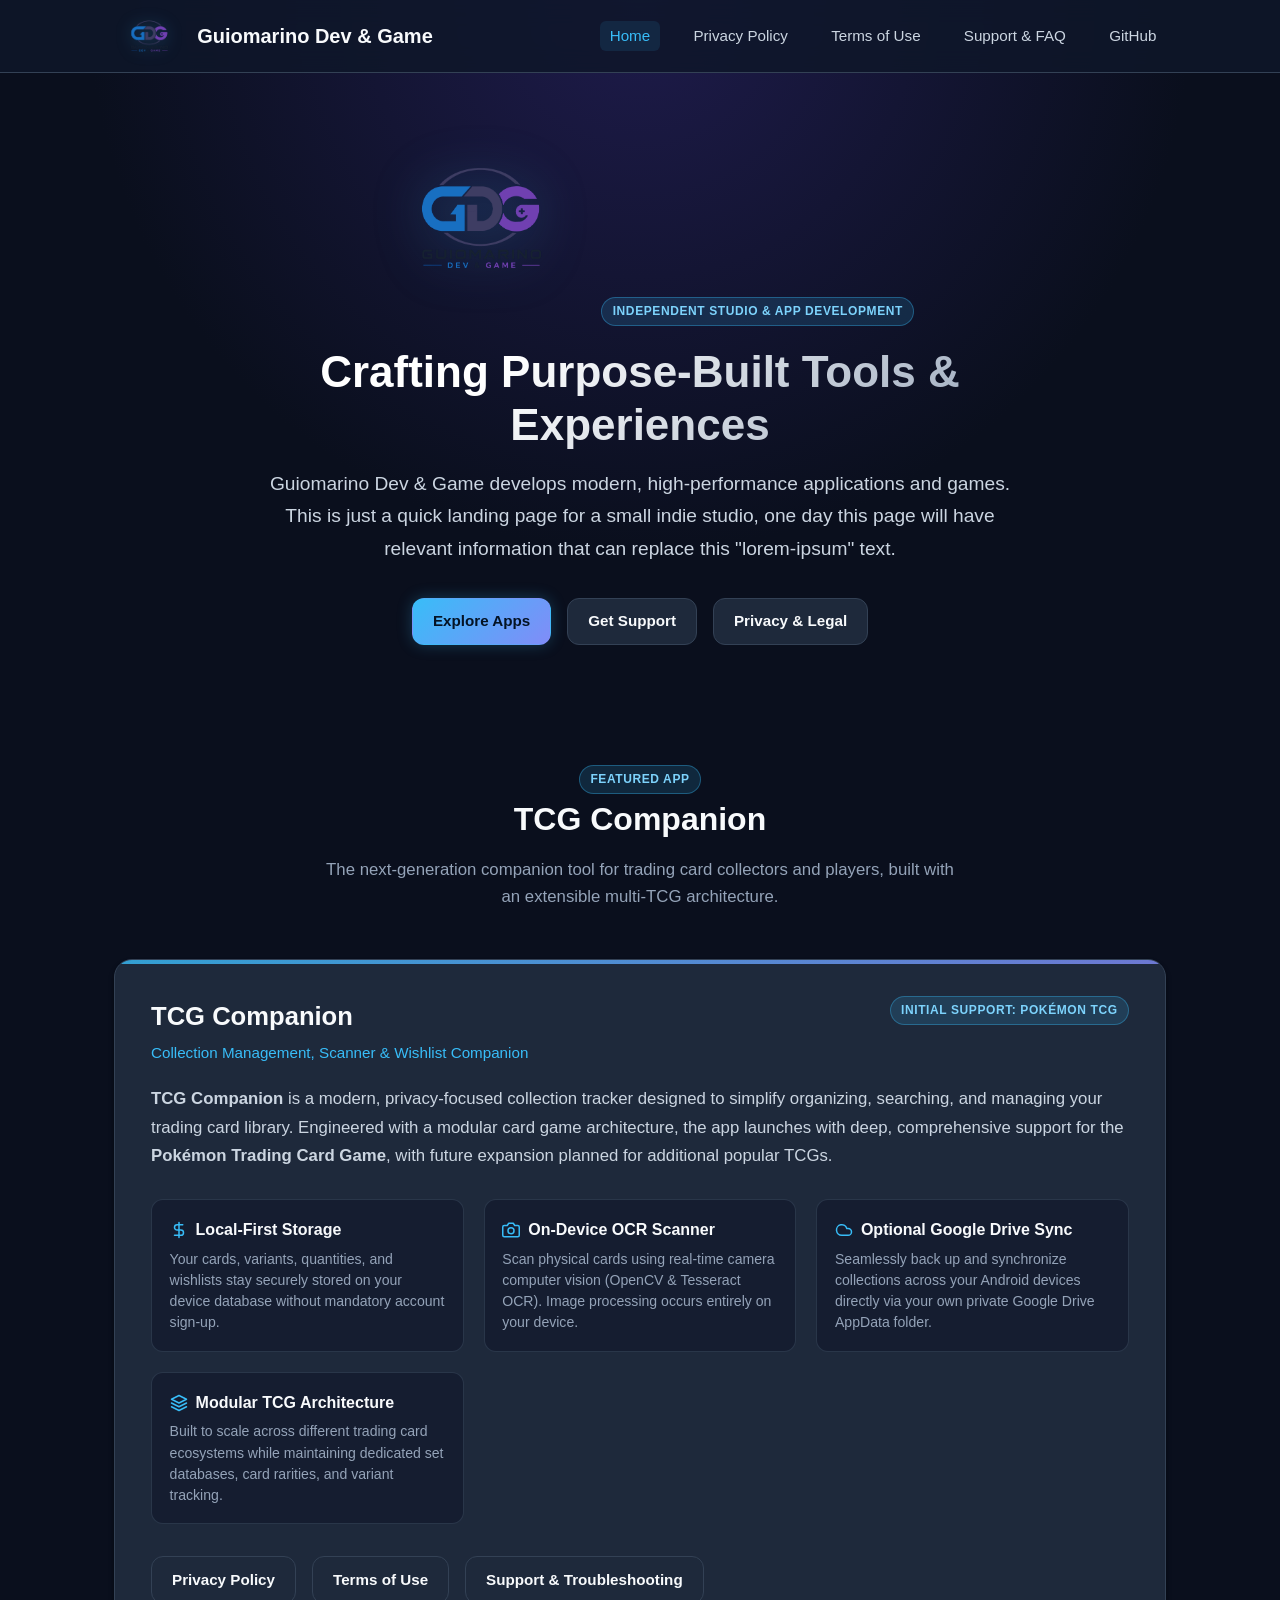
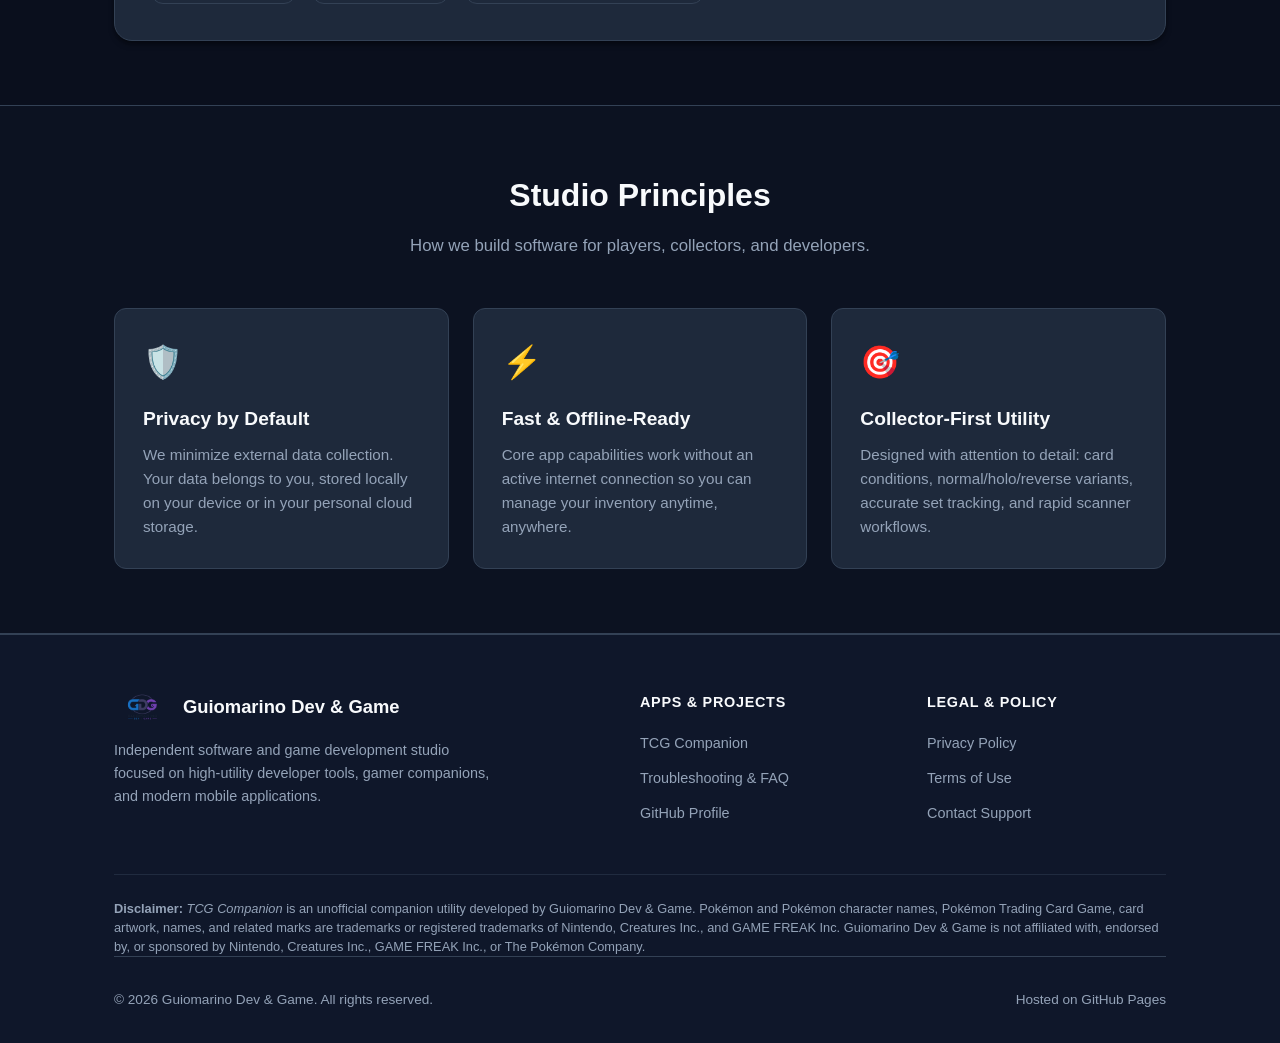
==== commit 07d3fc89: "refacotr: update landing page" ====
--- a/index.html
+++ b/index.html
@@ -23,7 +23,7 @@
           <li><a href="privacy/index.html" class="nav-link">Privacy Policy</a></li>
           <li><a href="terms/index.html" class="nav-link">Terms of Use</a></li>
           <li><a href="support/index.html" class="nav-link">Support &amp; FAQ</a></li>
-          <li><a href="https://github.com/GuiomarinoDev" target="_blank" rel="noopener noreferrer" class="nav-link">GitHub</a></li>
+          <li><a href="https://github.com/danielbrenom" target="_blank" rel="noopener noreferrer" class="nav-link">GitHub</a></li>
         </ul>
       </nav>
     </div>
@@ -39,7 +39,8 @@
         <div class="badge" style="margin-bottom: 1.25rem;">Independent Studio &amp; App Development</div>
         <h1 class="hero-title">Crafting Purpose-Built Tools &amp; Experiences</h1>
         <p class="hero-subtitle">
-          Guiomarino Dev &amp; Game develops modern, high-performance applications and games with a strong focus on local-first data privacy, clean design, and great user experience.
+          Guiomarino Dev &amp; Game develops modern, high-performance applications and games.
+          This is just a quick landing page for a small indie studio, one day this page will have relevant information that can replace this "lorem-ipsum" text.
         </p>
         <div class="hero-actions">
           <a href="#featured-apps" class="btn btn-primary">Explore Apps</a>
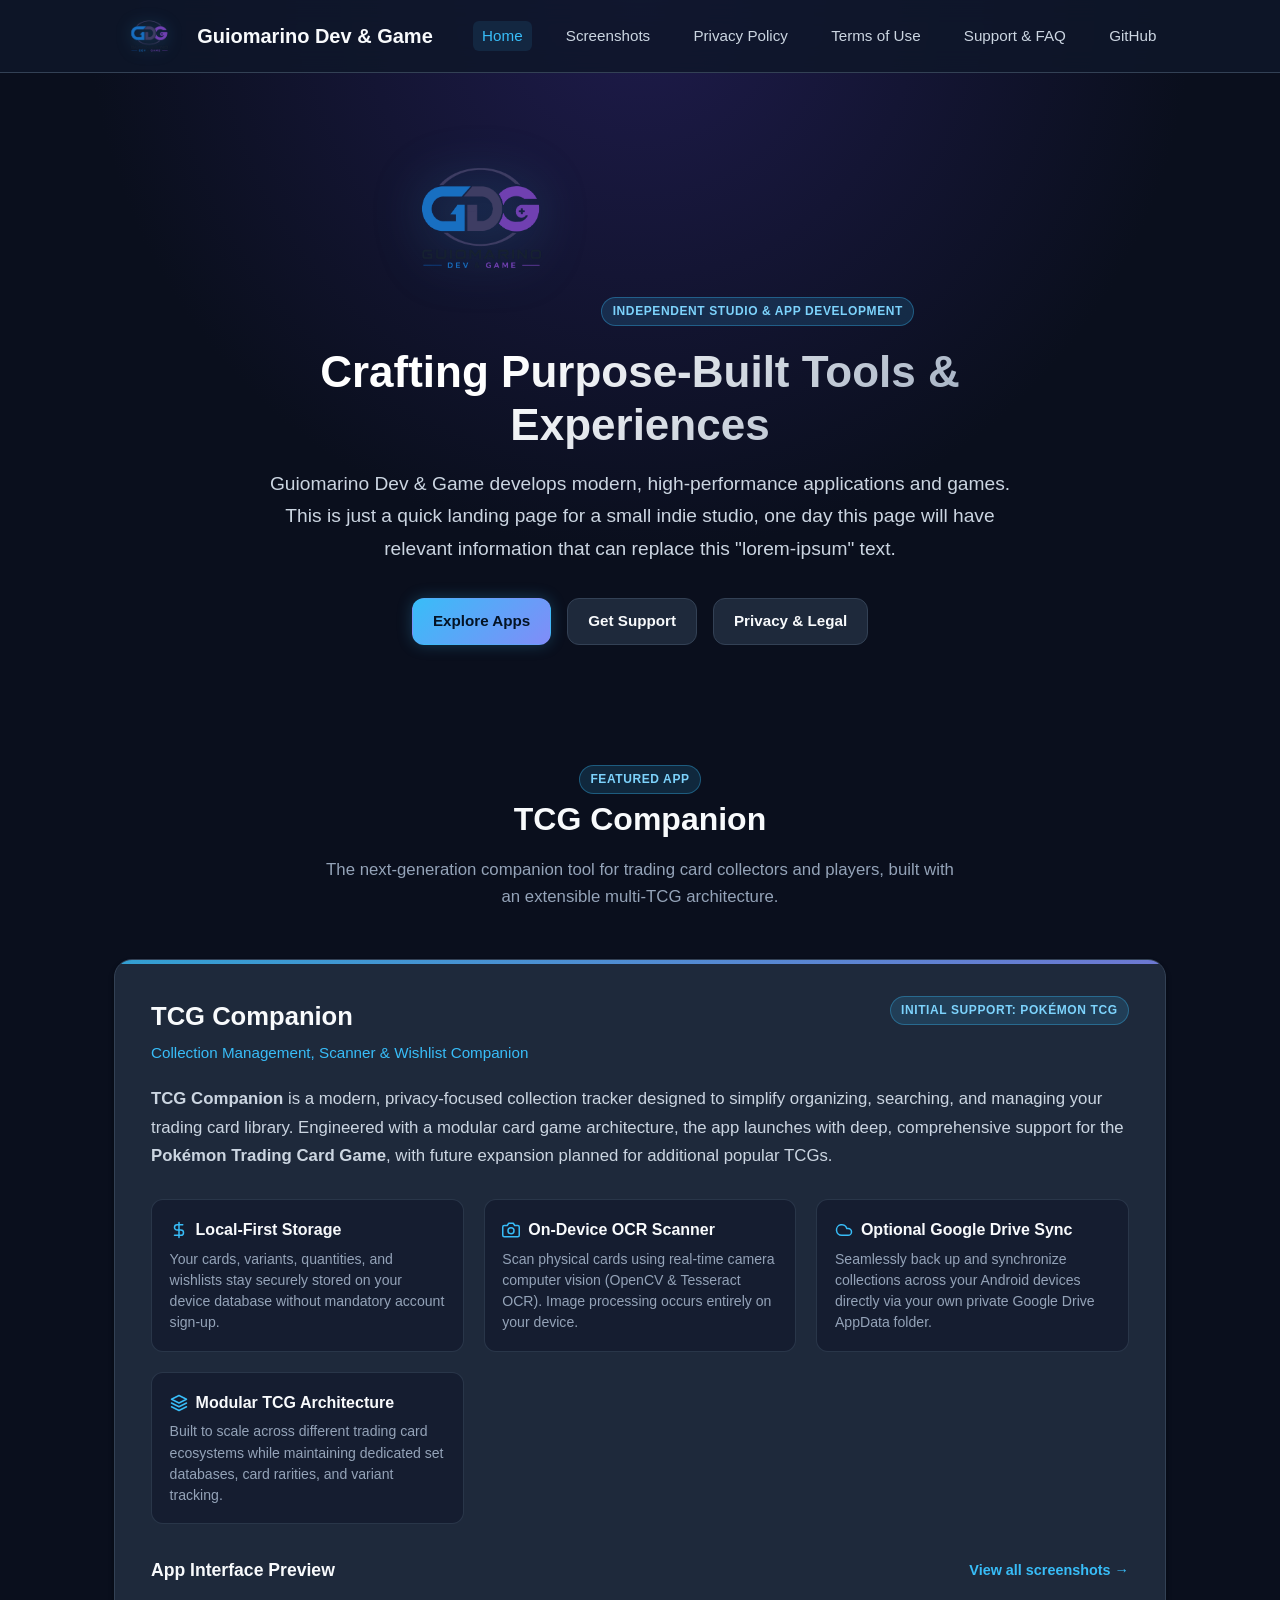
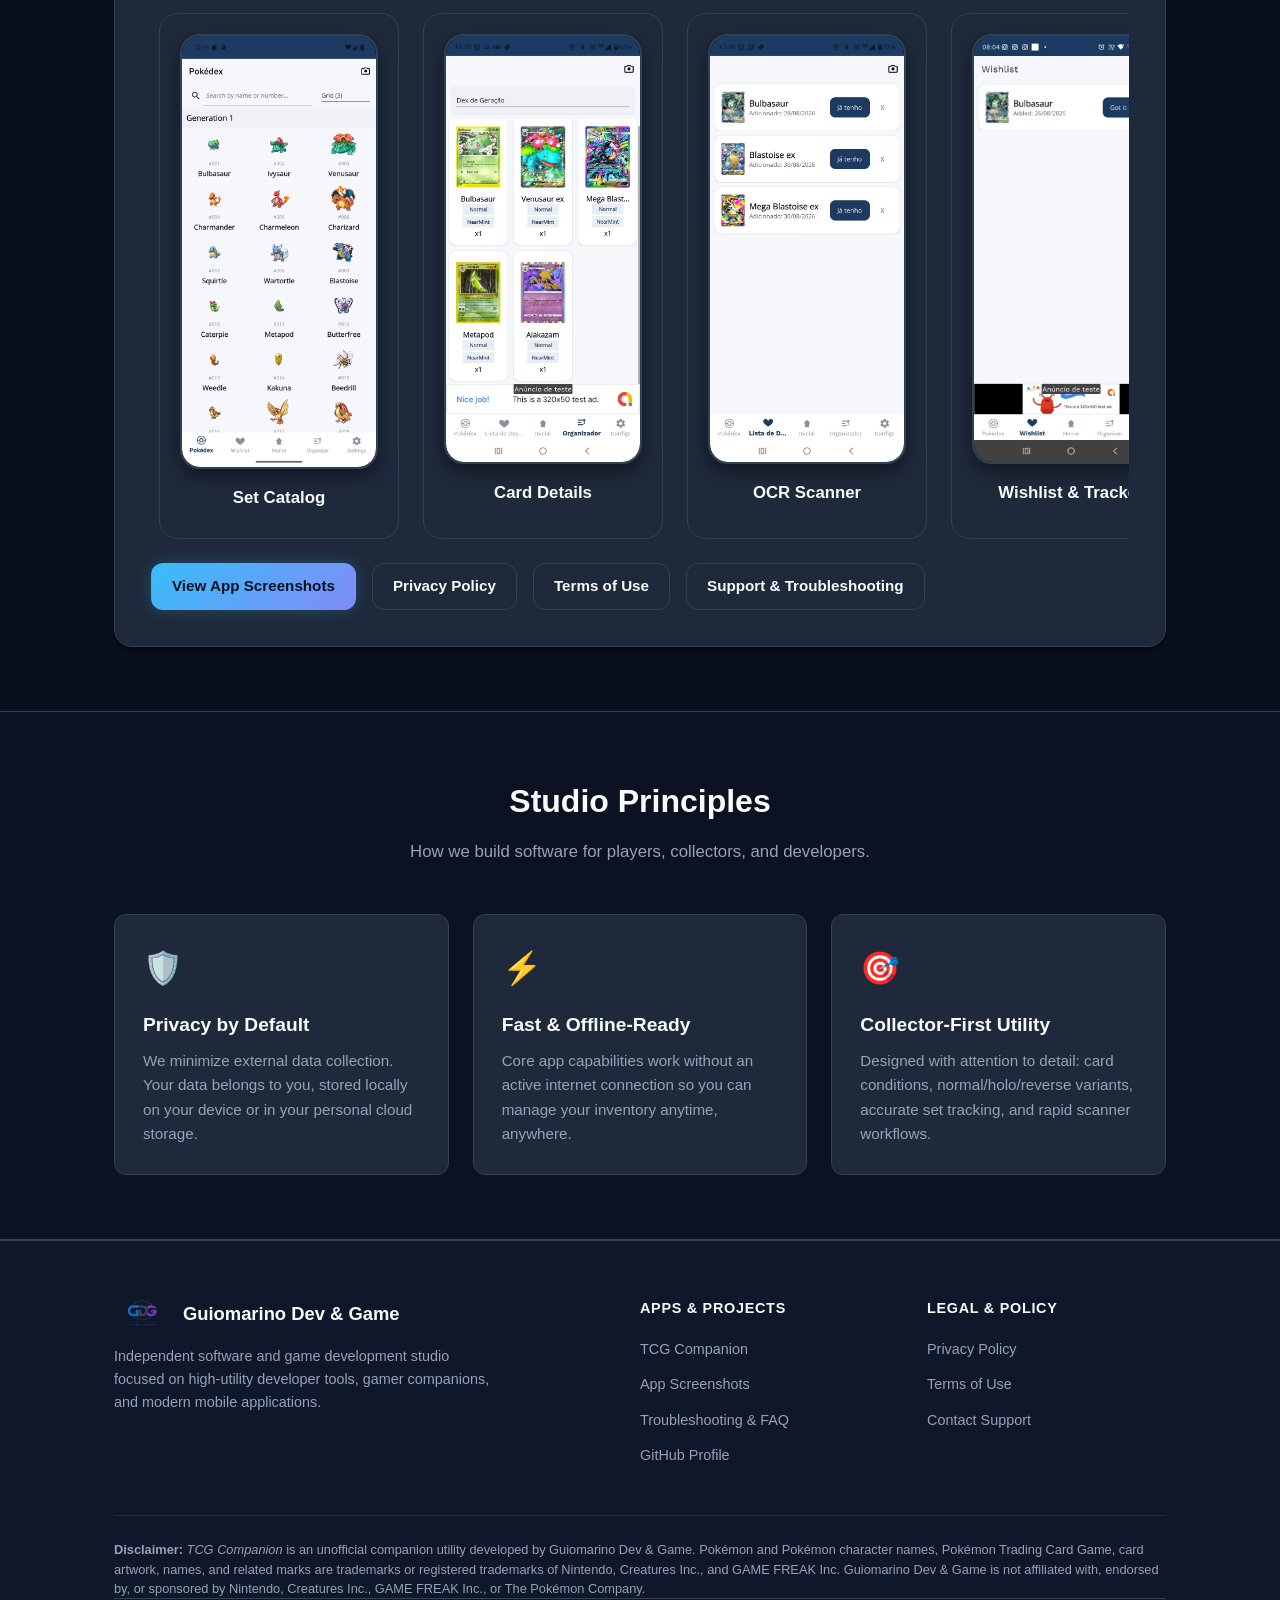
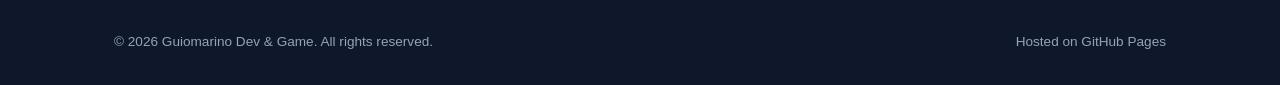
==== commit 6a435d3f: "feat: add screenshots page and UI gallery integration" ====
--- a/index.html
+++ b/index.html
@@ -20,6 +20,7 @@
       <nav>
         <ul class="nav-menu">
           <li><a href="index.html" class="nav-link active">Home</a></li>
+          <li><a href="screenshots/index.html" class="nav-link">Screenshots</a></li>
           <li><a href="privacy/index.html" class="nav-link">Privacy Policy</a></li>
           <li><a href="terms/index.html" class="nav-link">Terms of Use</a></li>
           <li><a href="support/index.html" class="nav-link">Support &amp; FAQ</a></li>
@@ -117,7 +118,77 @@
               </div>
             </div>
 
+            <!-- App Screenshots Preview -->
+            <div style="margin-top: 2rem;">
+              <div style="display: flex; align-items: center; justify-content: space-between; margin-bottom: 0.75rem;">
+                <h4 style="font-size: 1.1rem; color: var(--text-primary); font-weight: 600;">App Interface Preview</h4>
+                <a href="screenshots/index.html" style="font-size: 0.9rem; font-weight: 600;">View all screenshots &rarr;</a>
+              </div>
+              <div class="screenshots-scroll">
+                <a href="screenshots/index.html" class="screenshot-card" style="text-decoration: none;">
+                  <div class="screenshot-device-frame">
+                    <img src="images/app_ss/mockup1.png" alt="TCG Companion Set Catalog" loading="lazy">
+                    <div class="screenshot-zoom-overlay">
+                      <span class="screenshot-zoom-btn">🔍 Explore</span>
+                    </div>
+                  </div>
+                  <div class="screenshot-info">
+                    <div class="screenshot-title">Set Catalog</div>
+                  </div>
+                </a>
+
+                <a href="screenshots/index.html" class="screenshot-card" style="text-decoration: none;">
+                  <div class="screenshot-device-frame">
+                    <img src="images/app_ss/mockup-2-2.jpeg" alt="TCG Companion Card Details" loading="lazy">
+                    <div class="screenshot-zoom-overlay">
+                      <span class="screenshot-zoom-btn">🔍 Explore</span>
+                    </div>
+                  </div>
+                  <div class="screenshot-info">
+                    <div class="screenshot-title">Card Details</div>
+                  </div>
+                </a>
+
+                <a href="screenshots/index.html" class="screenshot-card" style="text-decoration: none;">
+                  <div class="screenshot-device-frame">
+                    <img src="images/app_ss/mockup3-3.jpeg" alt="TCG Companion Scanner" loading="lazy">
+                    <div class="screenshot-zoom-overlay">
+                      <span class="screenshot-zoom-btn">🔍 Explore</span>
+                    </div>
+                  </div>
+                  <div class="screenshot-info">
+                    <div class="screenshot-title">OCR Scanner</div>
+                  </div>
+                </a>
+
+                <a href="screenshots/index.html" class="screenshot-card" style="text-decoration: none;">
+                  <div class="screenshot-device-frame">
+                    <img src="images/app_ss/mockup4.jpeg" alt="TCG Companion Wishlist" loading="lazy">
+                    <div class="screenshot-zoom-overlay">
+                      <span class="screenshot-zoom-btn">🔍 Explore</span>
+                    </div>
+                  </div>
+                  <div class="screenshot-info">
+                    <div class="screenshot-title">Wishlist &amp; Tracker</div>
+                  </div>
+                </a>
+
+                <a href="screenshots/index.html" class="screenshot-card" style="text-decoration: none;">
+                  <div class="screenshot-device-frame">
+                    <img src="images/app_ss/mockup5.jpeg" alt="TCG Companion Cloud Sync" loading="lazy">
+                    <div class="screenshot-zoom-overlay">
+                      <span class="screenshot-zoom-btn">🔍 Explore</span>
+                    </div>
+                  </div>
+                  <div class="screenshot-info">
+                    <div class="screenshot-title">Cloud Backup</div>
+                  </div>
+                </a>
+              </div>
+            </div>
+
             <div class="app-footer-actions">
+              <a href="screenshots/index.html" class="btn btn-primary">View App Screenshots</a>
               <a href="privacy/index.html" class="btn btn-secondary">Privacy Policy</a>
               <a href="terms/index.html" class="btn btn-secondary">Terms of Use</a>
               <a href="support/index.html" class="btn btn-secondary">Support &amp; Troubleshooting</a>
@@ -182,6 +253,7 @@
           <h4 class="footer-heading">Apps &amp; Projects</h4>
           <ul class="footer-links">
             <li><a href="#featured-apps">TCG Companion</a></li>
+            <li><a href="screenshots/index.html">App Screenshots</a></li>
             <li><a href="support/index.html">Troubleshooting &amp; FAQ</a></li>
             <li><a href="https://github.com/GuiomarinoDev" target="_blank" rel="noopener noreferrer">GitHub Profile</a></li>
           </ul>
--- a/css/style.css
+++ b/css/style.css
@@ -759,6 +759,306 @@
   padding-top: 1.5rem;
 }
 
+/* Screenshots Gallery & Visualizer */
+.gallery-section {
+  padding: 2rem 0 4rem;
+}
+
+.screenshots-intro {
+  text-align: center;
+  max-width: 680px;
+  margin: 0 auto 2.5rem;
+  color: var(--text-secondary);
+  font-size: 1.05rem;
+}
+
+.screenshots-grid {
+  display: grid;
+  grid-template-columns: repeat(auto-fit, minmax(240px, 1fr));
+  gap: 2rem;
+  margin-bottom: 3rem;
+}
+
+.screenshot-card {
+  background: var(--bg-card);
+  border: 1px solid var(--border-color);
+  border-radius: var(--radius-lg);
+  padding: 1.25rem;
+  display: flex;
+  flex-direction: column;
+  transition: transform 0.3s ease, border-color 0.3s ease, box-shadow 0.3s ease;
+  cursor: pointer;
+  position: relative;
+}
+
+.screenshot-card:hover {
+  transform: translateY(-4px);
+  border-color: var(--accent-primary);
+  box-shadow: 0 12px 28px -6px rgba(0, 0, 0, 0.5), 0 0 20px -3px var(--accent-glow);
+}
+
+.screenshot-device-frame {
+  position: relative;
+  background: #090d16;
+  border: 2px solid #334155;
+  border-radius: 20px;
+  overflow: hidden;
+  box-shadow: inset 0 0 10px rgba(0, 0, 0, 0.8), 0 8px 16px rgba(0, 0, 0, 0.4);
+  display: flex;
+  align-items: center;
+  justify-content: center;
+}
+
+.screenshot-device-frame img {
+  width: 100%;
+  height: auto;
+  display: block;
+  border-radius: 18px;
+  transition: transform 0.35s ease;
+}
+
+.screenshot-card:hover .screenshot-device-frame img {
+  transform: scale(1.02);
+}
+
+.screenshot-zoom-overlay {
+  position: absolute;
+  inset: 0;
+  background: rgba(15, 23, 42, 0.45);
+  display: flex;
+  align-items: center;
+  justify-content: center;
+  opacity: 0;
+  transition: opacity 0.25s ease;
+  backdrop-filter: blur(2px);
+}
+
+.screenshot-card:hover .screenshot-zoom-overlay {
+  opacity: 1;
+}
+
+.screenshot-zoom-btn {
+  background: rgba(56, 189, 248, 0.9);
+  color: #0f172a;
+  padding: 0.5rem 1rem;
+  border-radius: 9999px;
+  font-size: 0.85rem;
+  font-weight: 600;
+  display: flex;
+  align-items: center;
+  gap: 0.4rem;
+  box-shadow: 0 4px 12px rgba(0, 0, 0, 0.4);
+}
+
+.screenshot-info {
+  margin-top: 1rem;
+  text-align: center;
+}
+
+.screenshot-title {
+  font-size: 1.05rem;
+  font-weight: 600;
+  color: var(--text-primary);
+  margin-bottom: 0.35rem;
+}
+
+.screenshot-desc {
+  font-size: 0.85rem;
+  color: var(--text-muted);
+  line-height: 1.4;
+}
+
+/* Horizontal Preview Scroll (e.g. for Home Page / Quick Glance) */
+.screenshots-preview-container {
+  margin: 2rem 0 1rem;
+  position: relative;
+}
+
+.screenshots-scroll {
+  display: flex;
+  gap: 1.5rem;
+  overflow-x: auto;
+  padding: 1rem 0.5rem 1.5rem;
+  scroll-snap-type: x mandatory;
+  -webkit-overflow-scrolling: touch;
+}
+
+.screenshots-scroll::-webkit-scrollbar {
+  height: 8px;
+}
+
+.screenshots-scroll::-webkit-scrollbar-track {
+  background: rgba(30, 41, 59, 0.5);
+  border-radius: 4px;
+}
+
+.screenshots-scroll::-webkit-scrollbar-thumb {
+  background: #334155;
+  border-radius: 4px;
+}
+
+.screenshots-scroll::-webkit-scrollbar-thumb:hover {
+  background: var(--accent-primary);
+}
+
+.screenshots-scroll .screenshot-card {
+  flex: 0 0 240px;
+  scroll-snap-align: center;
+}
+
+/* Lightbox Modal */
+.lightbox-modal {
+  position: fixed;
+  inset: 0;
+  z-index: 9999;
+  background: rgba(10, 15, 29, 0.92);
+  backdrop-filter: blur(16px);
+  -webkit-backdrop-filter: blur(16px);
+  display: none;
+  align-items: center;
+  justify-content: center;
+  opacity: 0;
+  transition: opacity 0.25s ease;
+  padding: 1.5rem;
+}
+
+.lightbox-modal.active {
+  display: flex;
+  opacity: 1;
+}
+
+.lightbox-container {
+  position: relative;
+  max-width: 90vw;
+  max-height: 90vh;
+  display: flex;
+  flex-direction: column;
+  align-items: center;
+  animation: lightboxPop 0.25s ease-out;
+}
+
+@keyframes lightboxPop {
+  from {
+    transform: scale(0.95);
+    opacity: 0;
+  }
+  to {
+    transform: scale(1);
+    opacity: 1;
+  }
+}
+
+.lightbox-image-wrap {
+  position: relative;
+  max-height: 75vh;
+  display: flex;
+  align-items: center;
+  justify-content: center;
+}
+
+.lightbox-img {
+  max-width: 100%;
+  max-height: 75vh;
+  width: auto;
+  height: auto;
+  border-radius: 16px;
+  border: 2px solid var(--border-color);
+  box-shadow: 0 20px 40px rgba(0, 0, 0, 0.8), 0 0 24px var(--accent-glow);
+  object-fit: contain;
+}
+
+.lightbox-caption {
+  margin-top: 1rem;
+  text-align: center;
+}
+
+.lightbox-title {
+  font-size: 1.15rem;
+  font-weight: 700;
+  color: var(--text-primary);
+  margin-bottom: 0.25rem;
+}
+
+.lightbox-desc {
+  font-size: 0.9rem;
+  color: var(--text-secondary);
+}
+
+.lightbox-close-btn {
+  position: absolute;
+  top: -2.5rem;
+  right: 0;
+  background: rgba(30, 41, 59, 0.8);
+  border: 1px solid var(--border-color);
+  color: var(--text-primary);
+  font-size: 1.5rem;
+  width: 2.25rem;
+  height: 2.25rem;
+  border-radius: 50%;
+  cursor: pointer;
+  display: flex;
+  align-items: center;
+  justify-content: center;
+  transition: background 0.2s ease, border-color 0.2s ease;
+}
+
+.lightbox-close-btn:hover {
+  background: var(--accent-primary);
+  color: #0f172a;
+  border-color: var(--accent-primary);
+}
+
+.lightbox-nav-btn {
+  position: absolute;
+  top: 50%;
+  transform: translateY(-50%);
+  background: rgba(30, 41, 59, 0.7);
+  border: 1px solid var(--border-color);
+  color: var(--text-primary);
+  font-size: 1.5rem;
+  width: 3rem;
+  height: 3rem;
+  border-radius: 50%;
+  cursor: pointer;
+  display: flex;
+  align-items: center;
+  justify-content: center;
+  transition: background 0.2s ease, border-color 0.2s ease, transform 0.2s ease;
+  user-select: none;
+}
+
+.lightbox-nav-btn:hover {
+  background: var(--accent-primary);
+  color: #0f172a;
+  border-color: var(--accent-primary);
+}
+
+.lightbox-prev {
+  left: -4rem;
+}
+
+.lightbox-next {
+  right: -4rem;
+}
+
+@media (max-width: 768px) {
+  .lightbox-prev {
+    left: 0.5rem;
+  }
+  .lightbox-next {
+    right: 0.5rem;
+  }
+  .lightbox-nav-btn {
+    width: 2.5rem;
+    height: 2.5rem;
+    background: rgba(15, 23, 42, 0.85);
+  }
+  .lightbox-close-btn {
+    top: -2rem;
+    right: 0;
+  }
+}
+
 /* Responsive Styles */
 @media (max-width: 768px) {
   .hero-title {
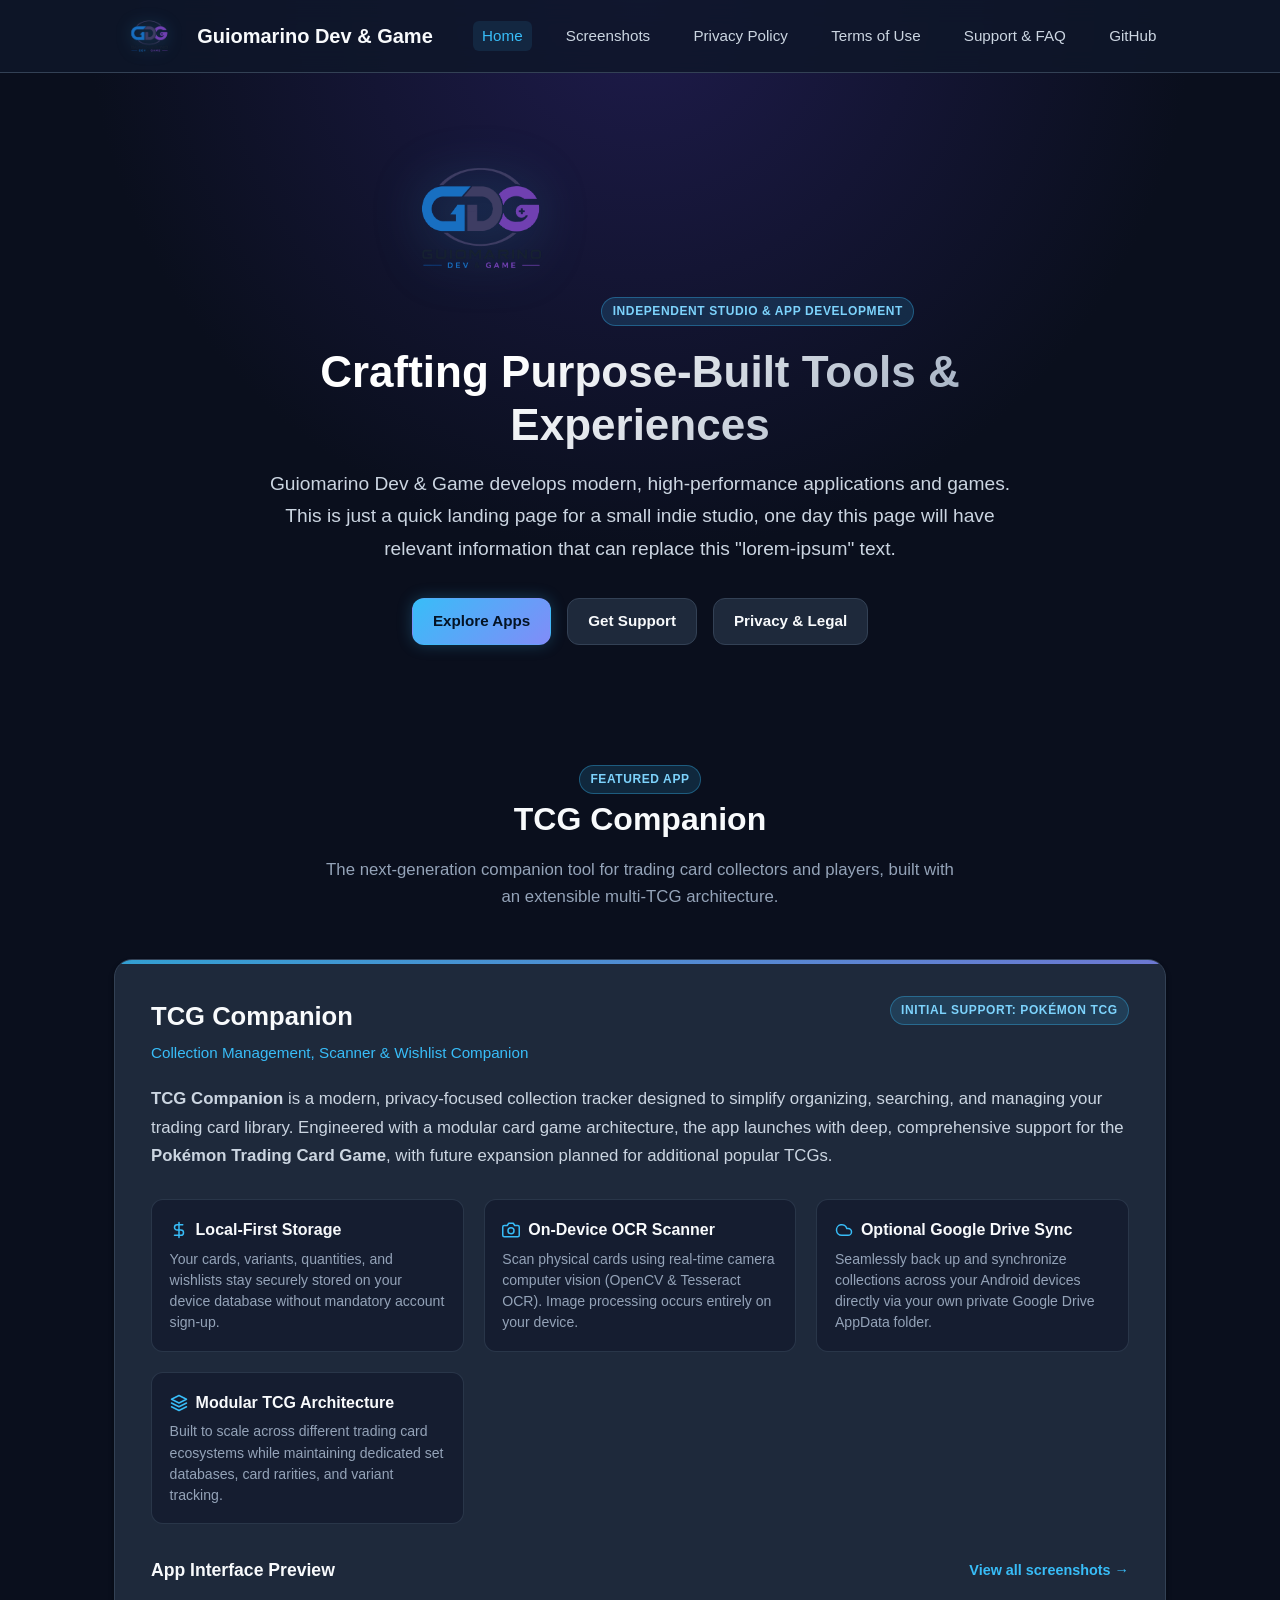
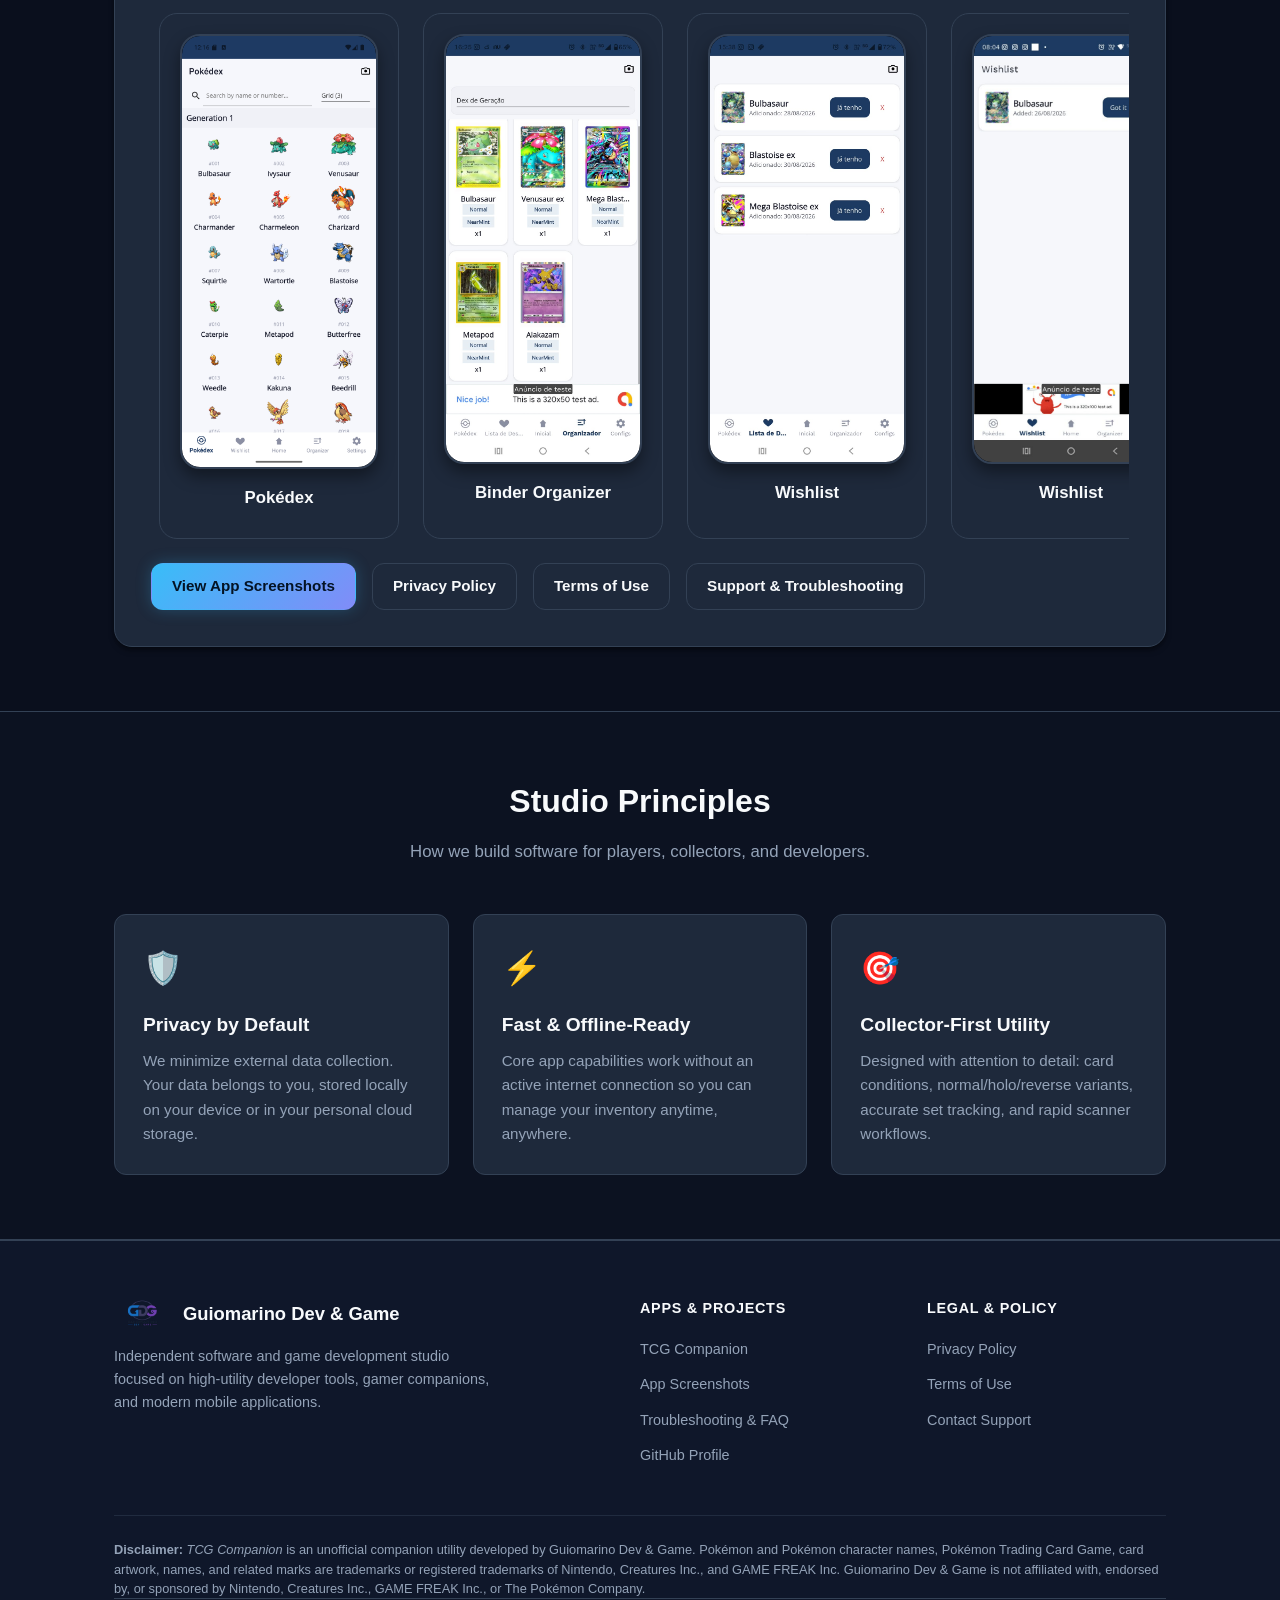
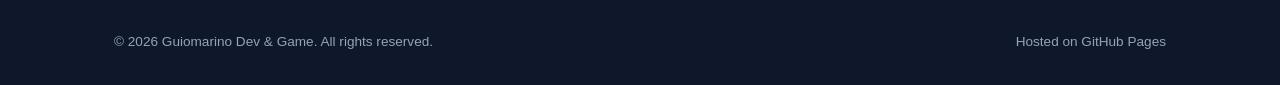
==== commit f701990e: "fix names in main" ====
--- a/index.html
+++ b/index.html
@@ -133,7 +133,7 @@
                     </div>
                   </div>
                   <div class="screenshot-info">
-                    <div class="screenshot-title">Set Catalog</div>
+                    <div class="screenshot-title">Pokédex</div>
                   </div>
                 </a>
 
@@ -145,7 +145,7 @@
                     </div>
                   </div>
                   <div class="screenshot-info">
-                    <div class="screenshot-title">Card Details</div>
+                    <div class="screenshot-title">Binder Organizer</div>
                   </div>
                 </a>
 
@@ -157,7 +157,7 @@
                     </div>
                   </div>
                   <div class="screenshot-info">
-                    <div class="screenshot-title">OCR Scanner</div>
+                    <div class="screenshot-title">Wishlist</div>
                   </div>
                 </a>
 
@@ -169,7 +169,7 @@
                     </div>
                   </div>
                   <div class="screenshot-info">
-                    <div class="screenshot-title">Wishlist &amp; Tracker</div>
+                    <div class="screenshot-title">Wishlist</div>
                   </div>
                 </a>
 
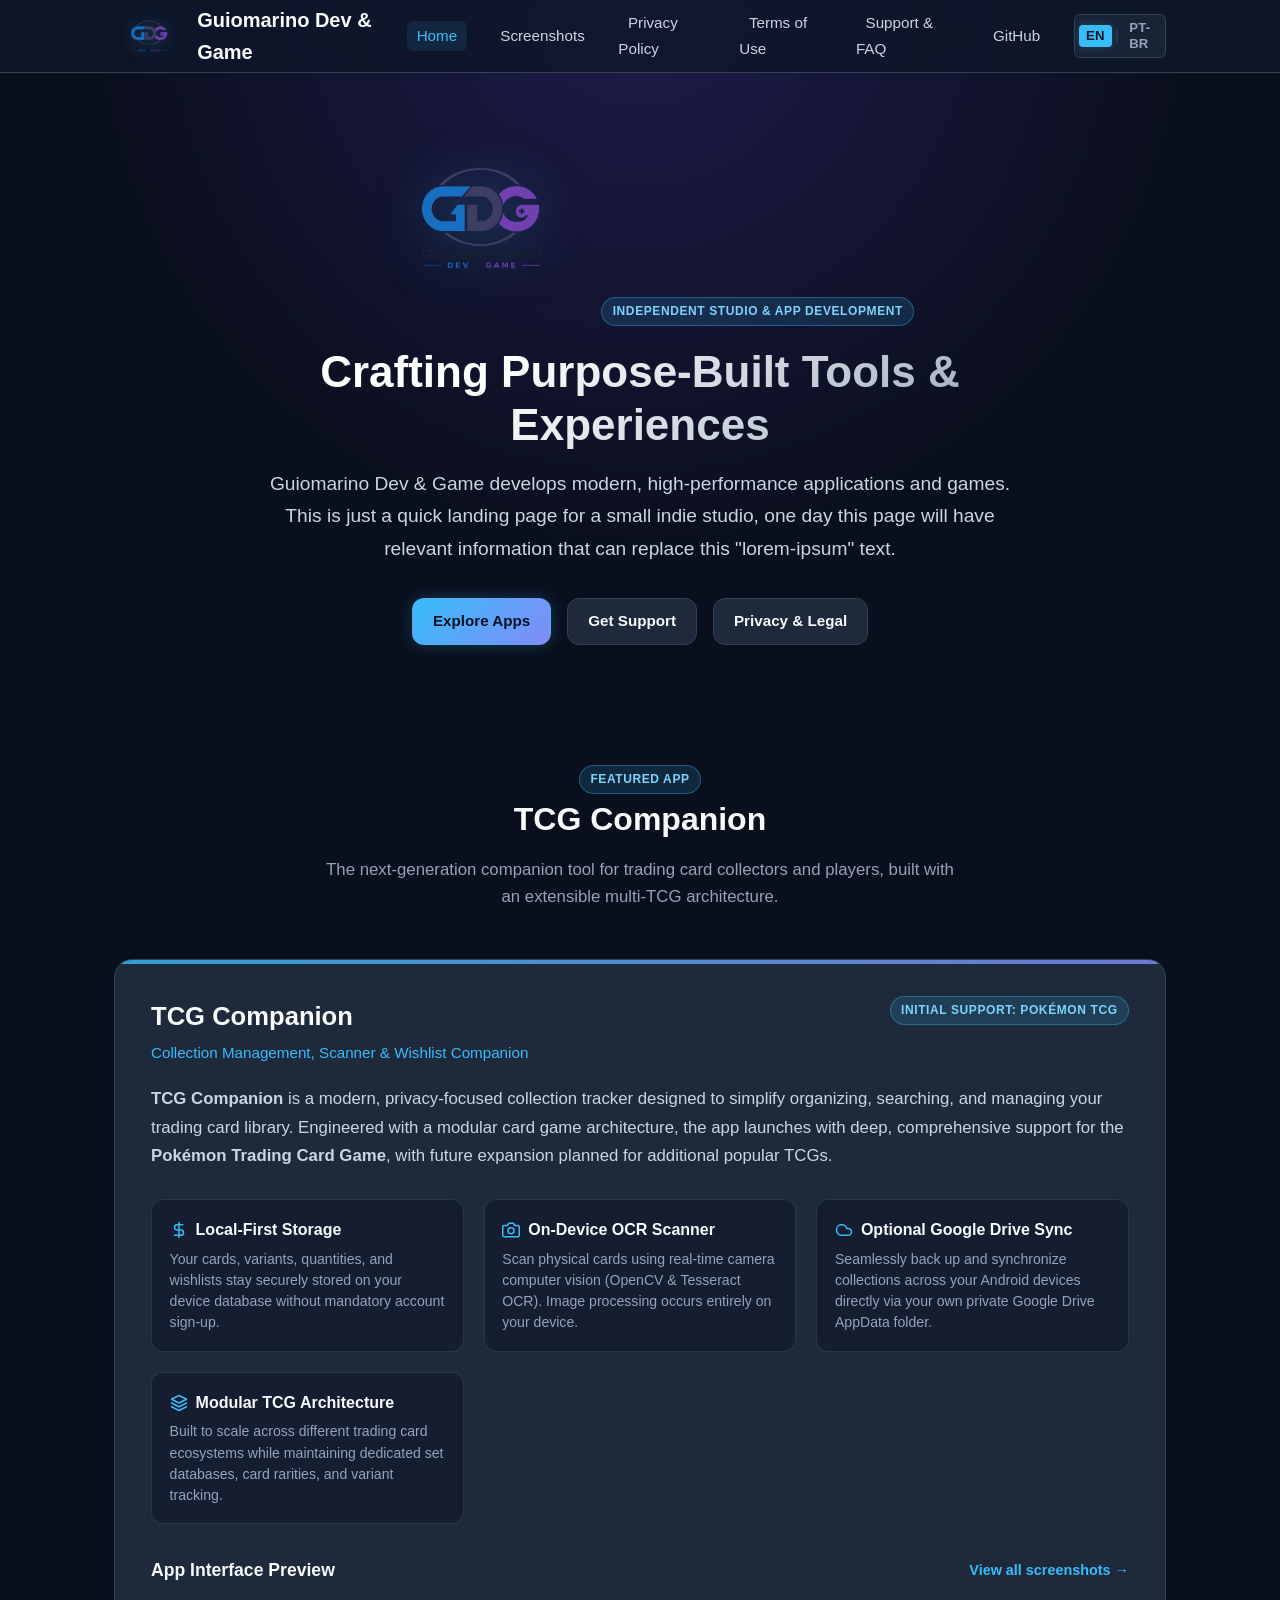
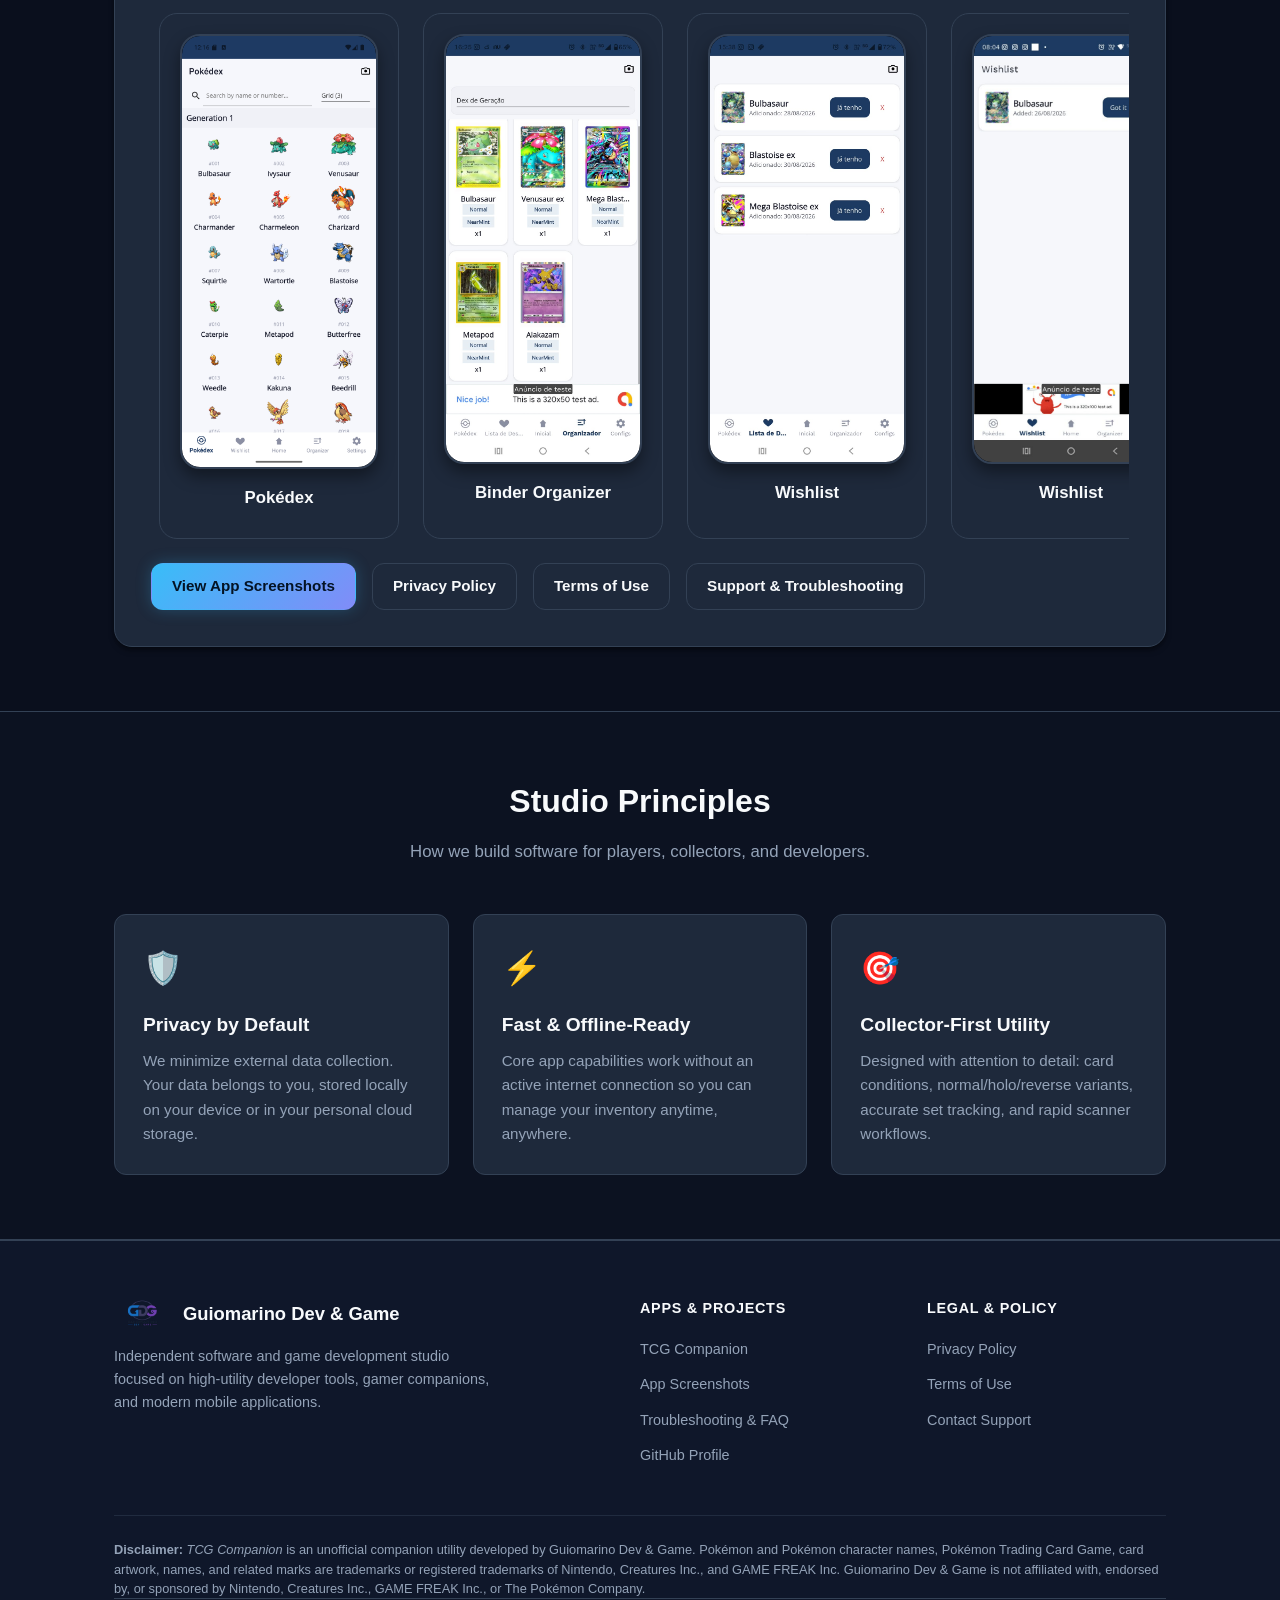
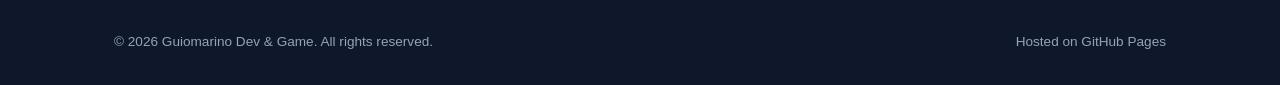
==== commit 81cb7d7c: "feat: add portuguese pages" ====
--- a/index.html
+++ b/index.html
@@ -25,6 +25,13 @@
           <li><a href="terms/index.html" class="nav-link">Terms of Use</a></li>
           <li><a href="support/index.html" class="nav-link">Support &amp; FAQ</a></li>
           <li><a href="https://github.com/danielbrenom" target="_blank" rel="noopener noreferrer" class="nav-link">GitHub</a></li>
+          <li class="lang-item">
+            <div class="lang-switcher" aria-label="Language selector">
+              <a href="index.html" class="lang-btn active" title="English">EN</a>
+              <span class="lang-divider" aria-hidden="true">|</span>
+              <a href="pt-br/index.html" class="lang-btn" title="Português (Brasil)">PT-BR</a>
+            </div>
+          </li>
         </ul>
       </nav>
     </div>
--- a/css/style.css
+++ b/css/style.css
@@ -134,6 +134,54 @@
   text-decoration: none;
 }
 
+/* Language Selector */
+.lang-item {
+  display: flex;
+  align-items: center;
+}
+
+.lang-switcher {
+  display: inline-flex;
+  align-items: center;
+  background: rgba(30, 41, 59, 0.75);
+  border: 1px solid var(--border-color);
+  border-radius: var(--radius-sm);
+  padding: 0.15rem 0.25rem;
+  gap: 0.2rem;
+  font-size: 0.82rem;
+  font-weight: 600;
+  letter-spacing: 0.02em;
+}
+
+.lang-btn {
+  color: var(--text-muted);
+  padding: 0.2rem 0.45rem;
+  border-radius: 4px;
+  text-decoration: none;
+  transition: all 0.2s ease;
+  line-height: 1.2;
+  display: inline-block;
+}
+
+.lang-btn:hover {
+  color: var(--text-primary);
+  text-decoration: none;
+}
+
+.lang-btn.active {
+  color: #041324;
+  background: var(--accent-primary);
+  font-weight: 700;
+  box-shadow: 0 0 8px var(--accent-glow);
+}
+
+.lang-divider {
+  color: var(--border-color);
+  font-size: 0.75rem;
+  user-select: none;
+  opacity: 0.8;
+}
+
 /* Buttons */
 .btn {
   display: inline-flex;
@@ -1071,6 +1119,8 @@
   
   .nav-menu {
     gap: 0.75rem;
+    flex-wrap: wrap;
+    justify-content: center;
   }
   
   .nav-link {
